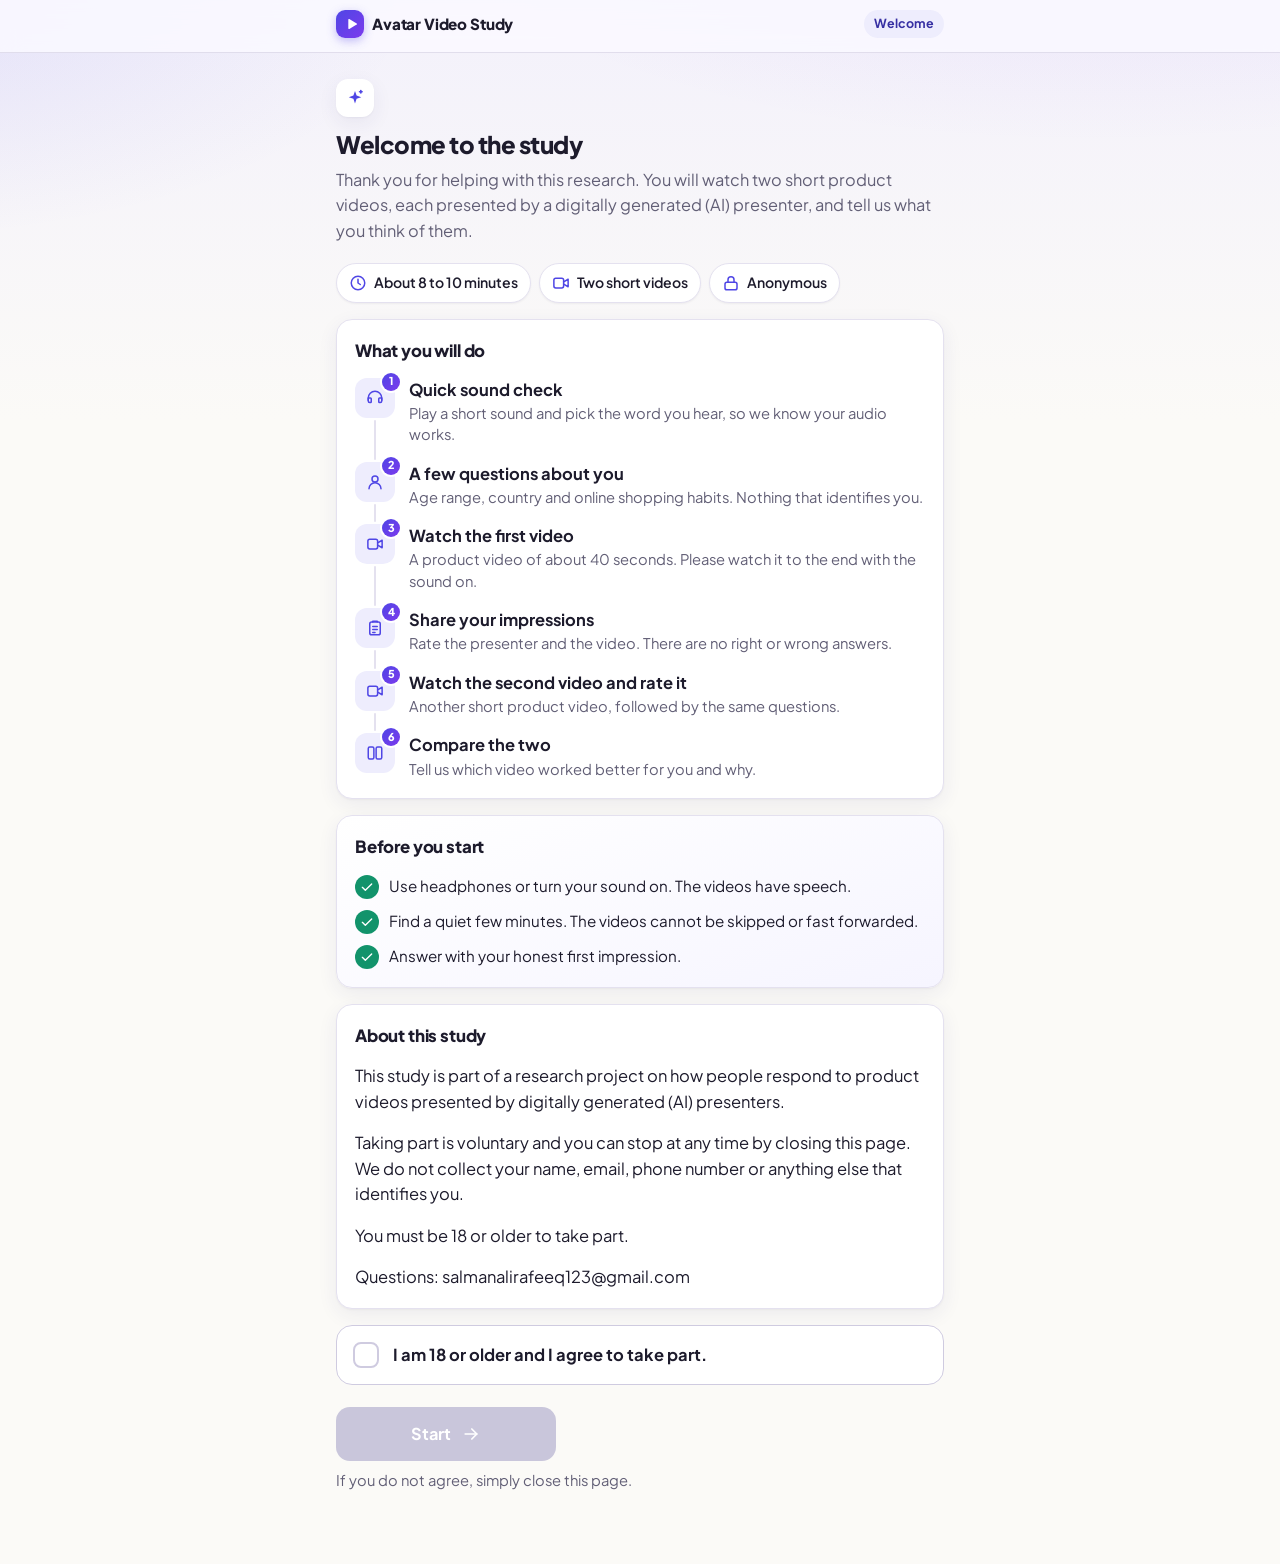
==== index.html @ c36826cb "Phase 1a: participant site, Apps Script backend, placeholder media - Study site (study/): consent in" ====
<!doctype html>
<html lang="en">
<head>
  <meta charset="utf-8">
  <meta name="viewport" content="width=device-width, initial-scale=1">
  <title>Avatar Video Study</title>
  <!-- The participant link is the repo root; the study itself lives in study/.
       JS redirect keeps the query string so ?debug=1 survives. -->
  <script>location.replace('study/' + location.search);</script>
  <noscript><meta http-equiv="refresh" content="0; url=study/"></noscript>
</head>
<body>
  <p><a href="study/">Continue to the study</a></p>
</body>
</html>
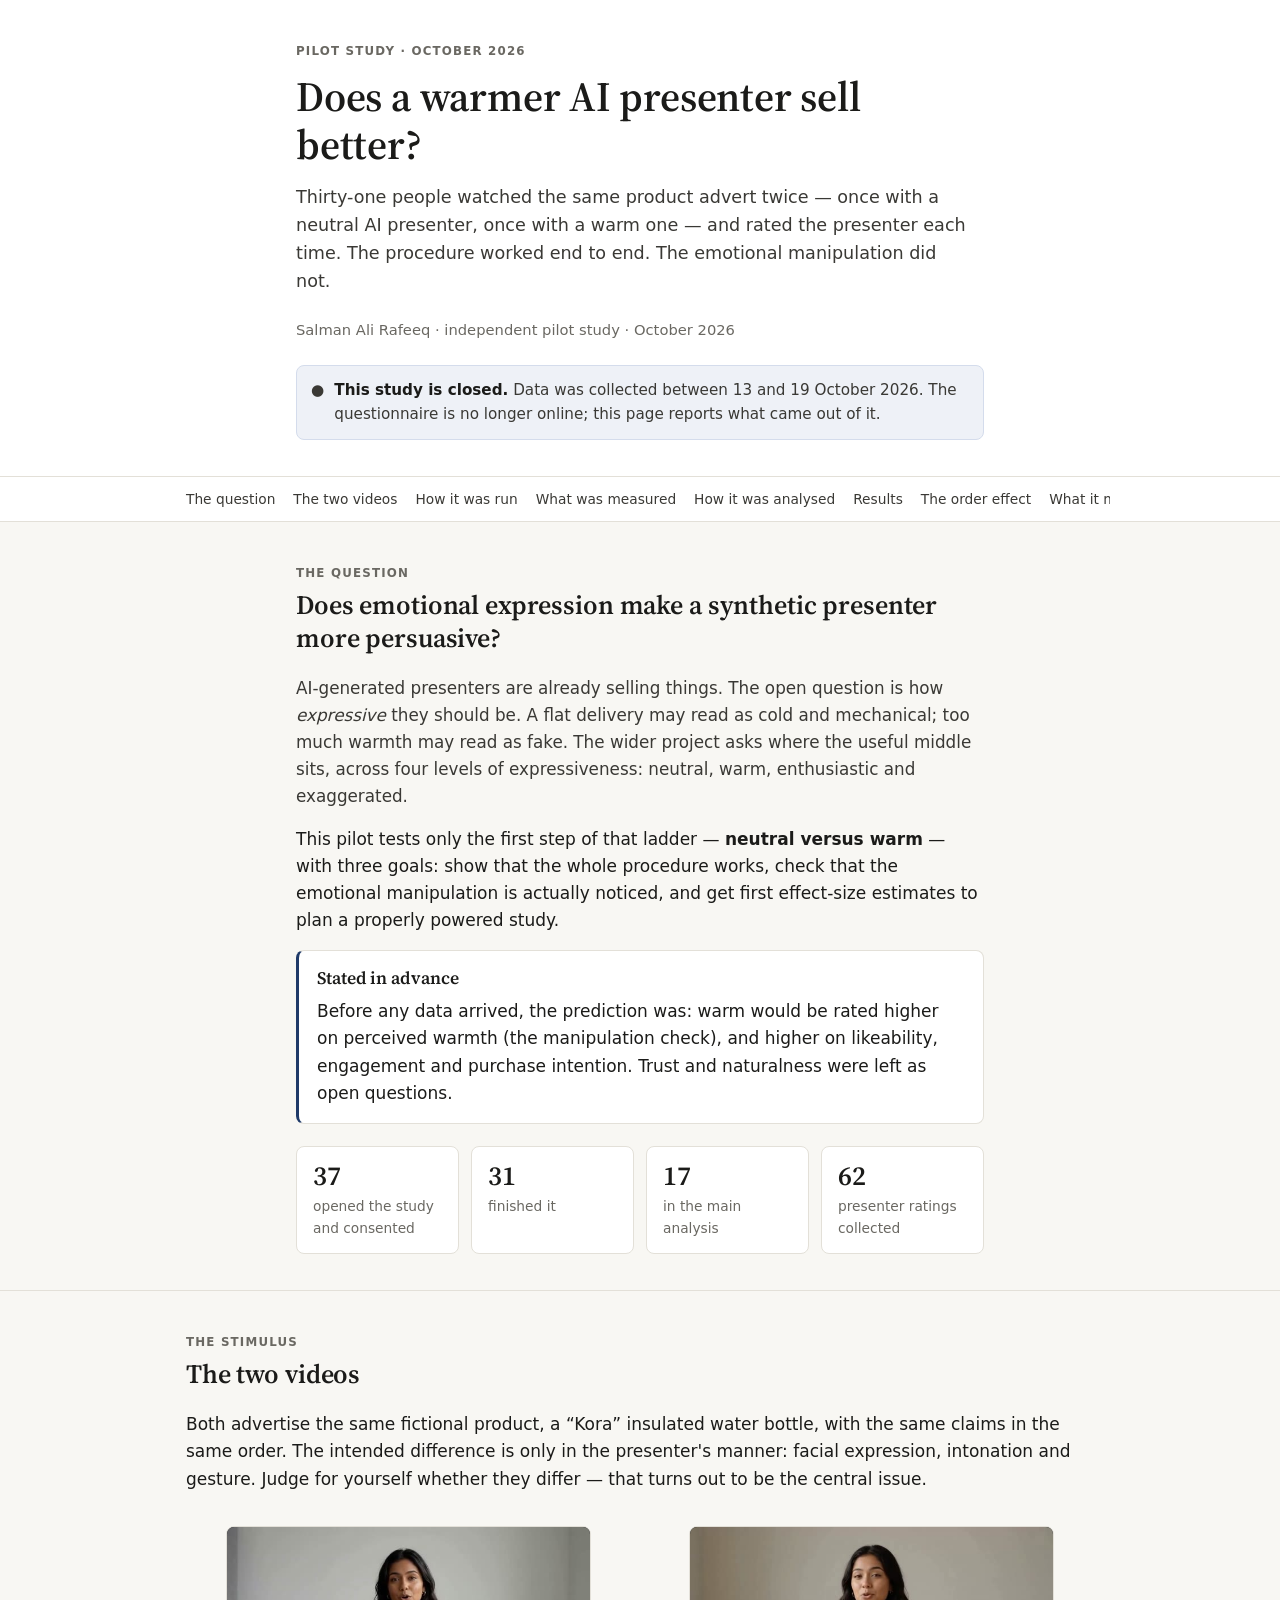
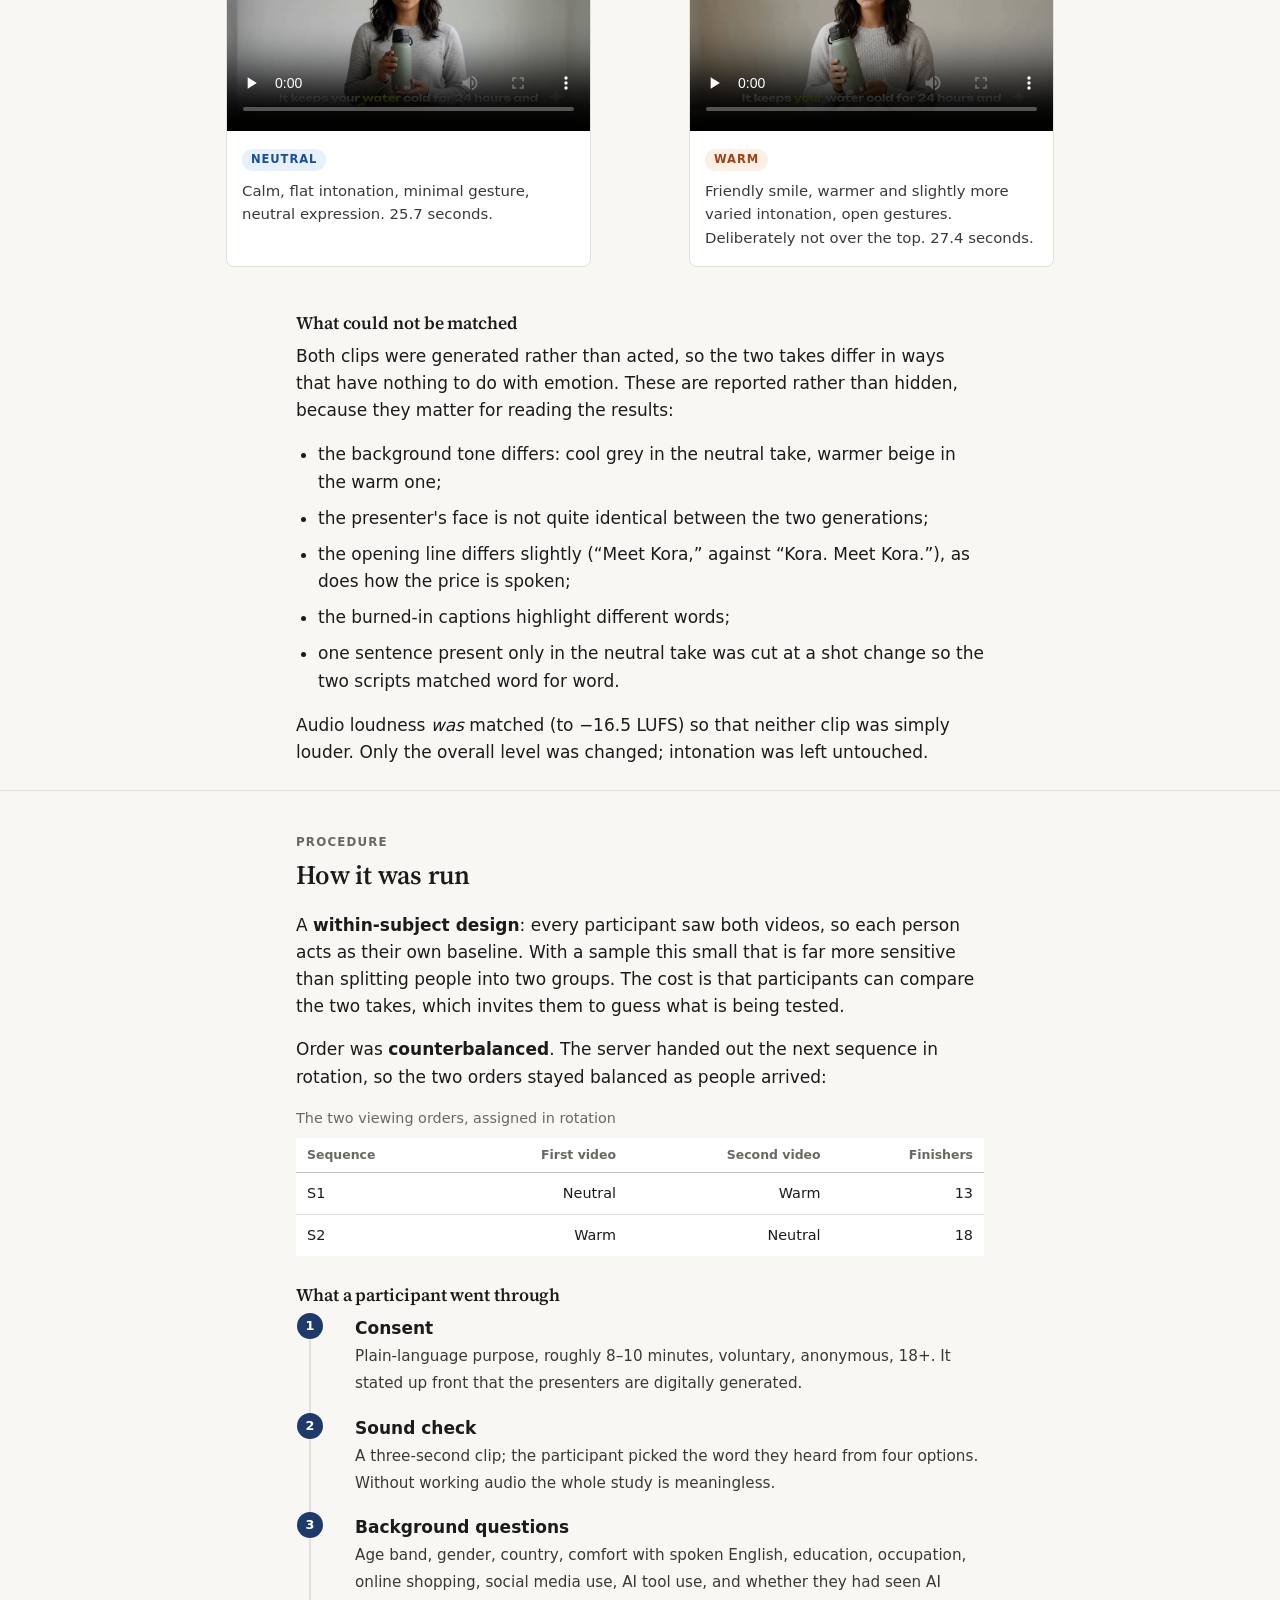
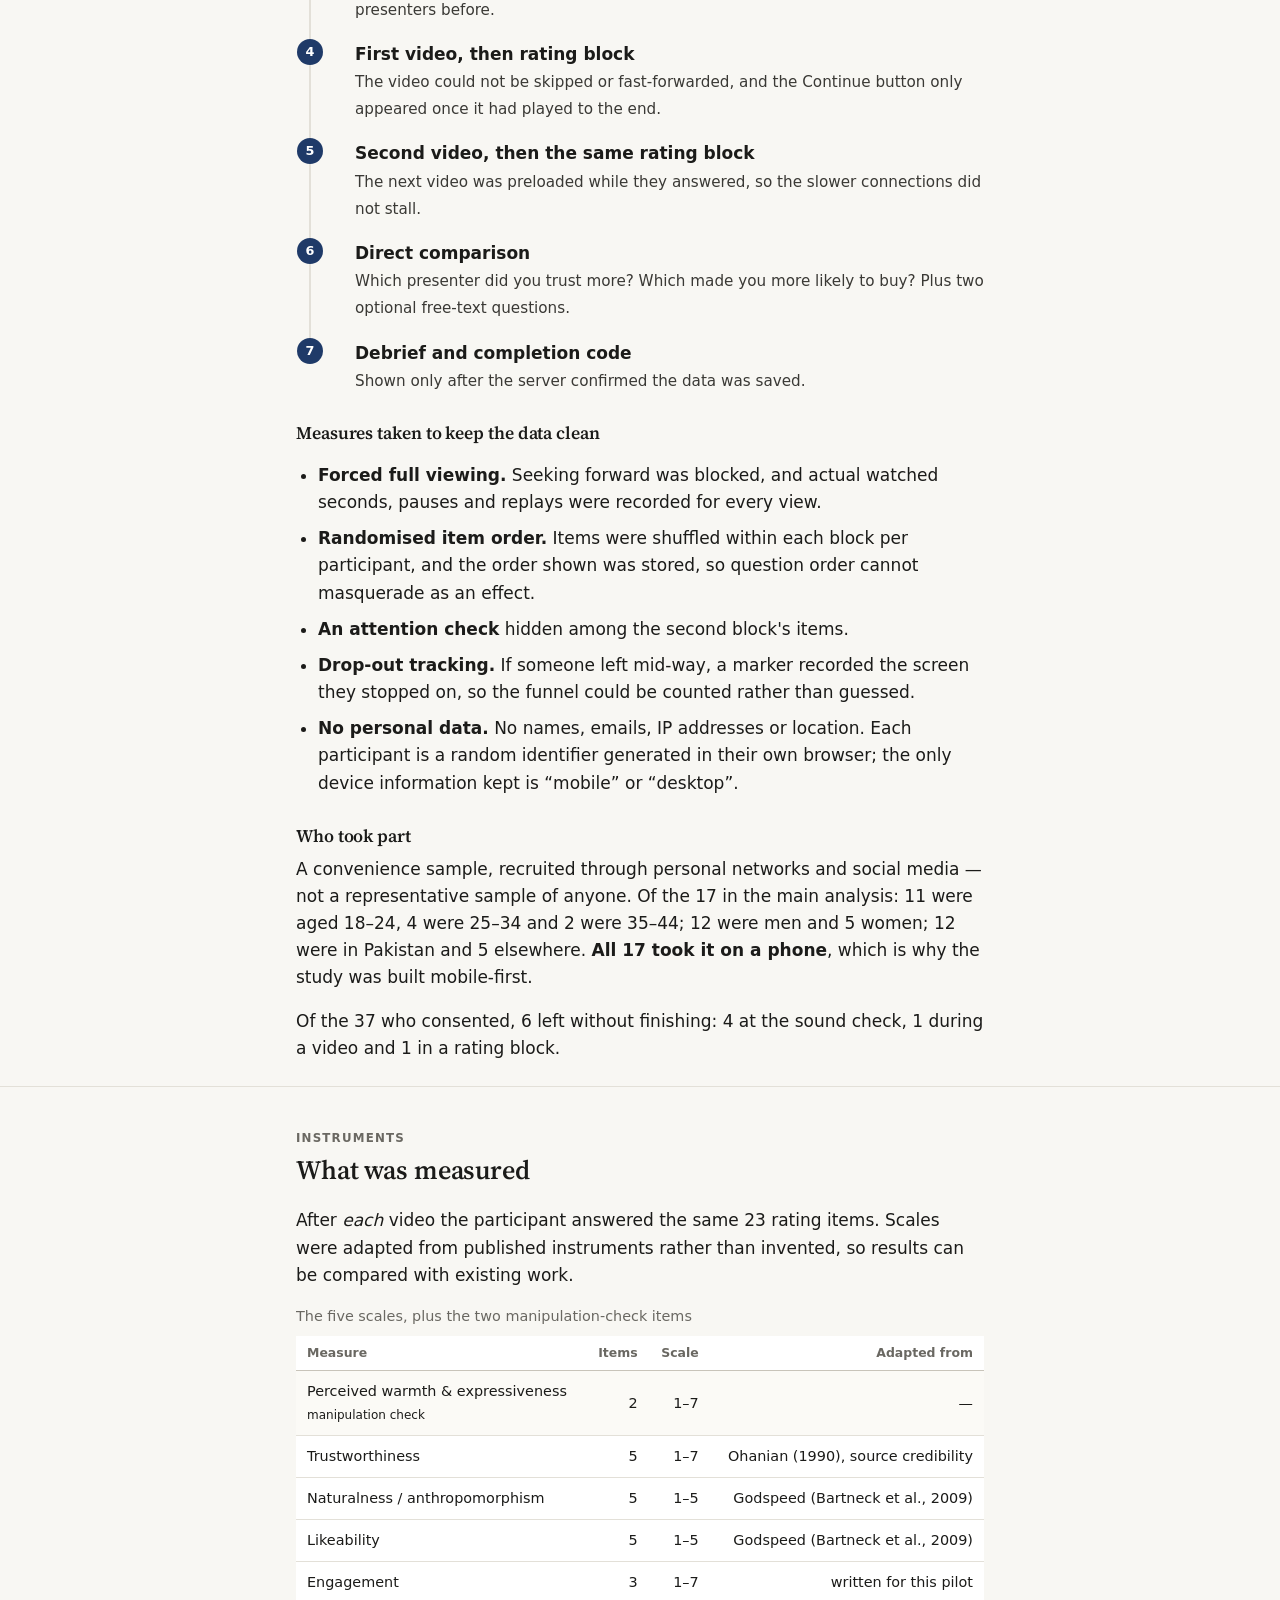
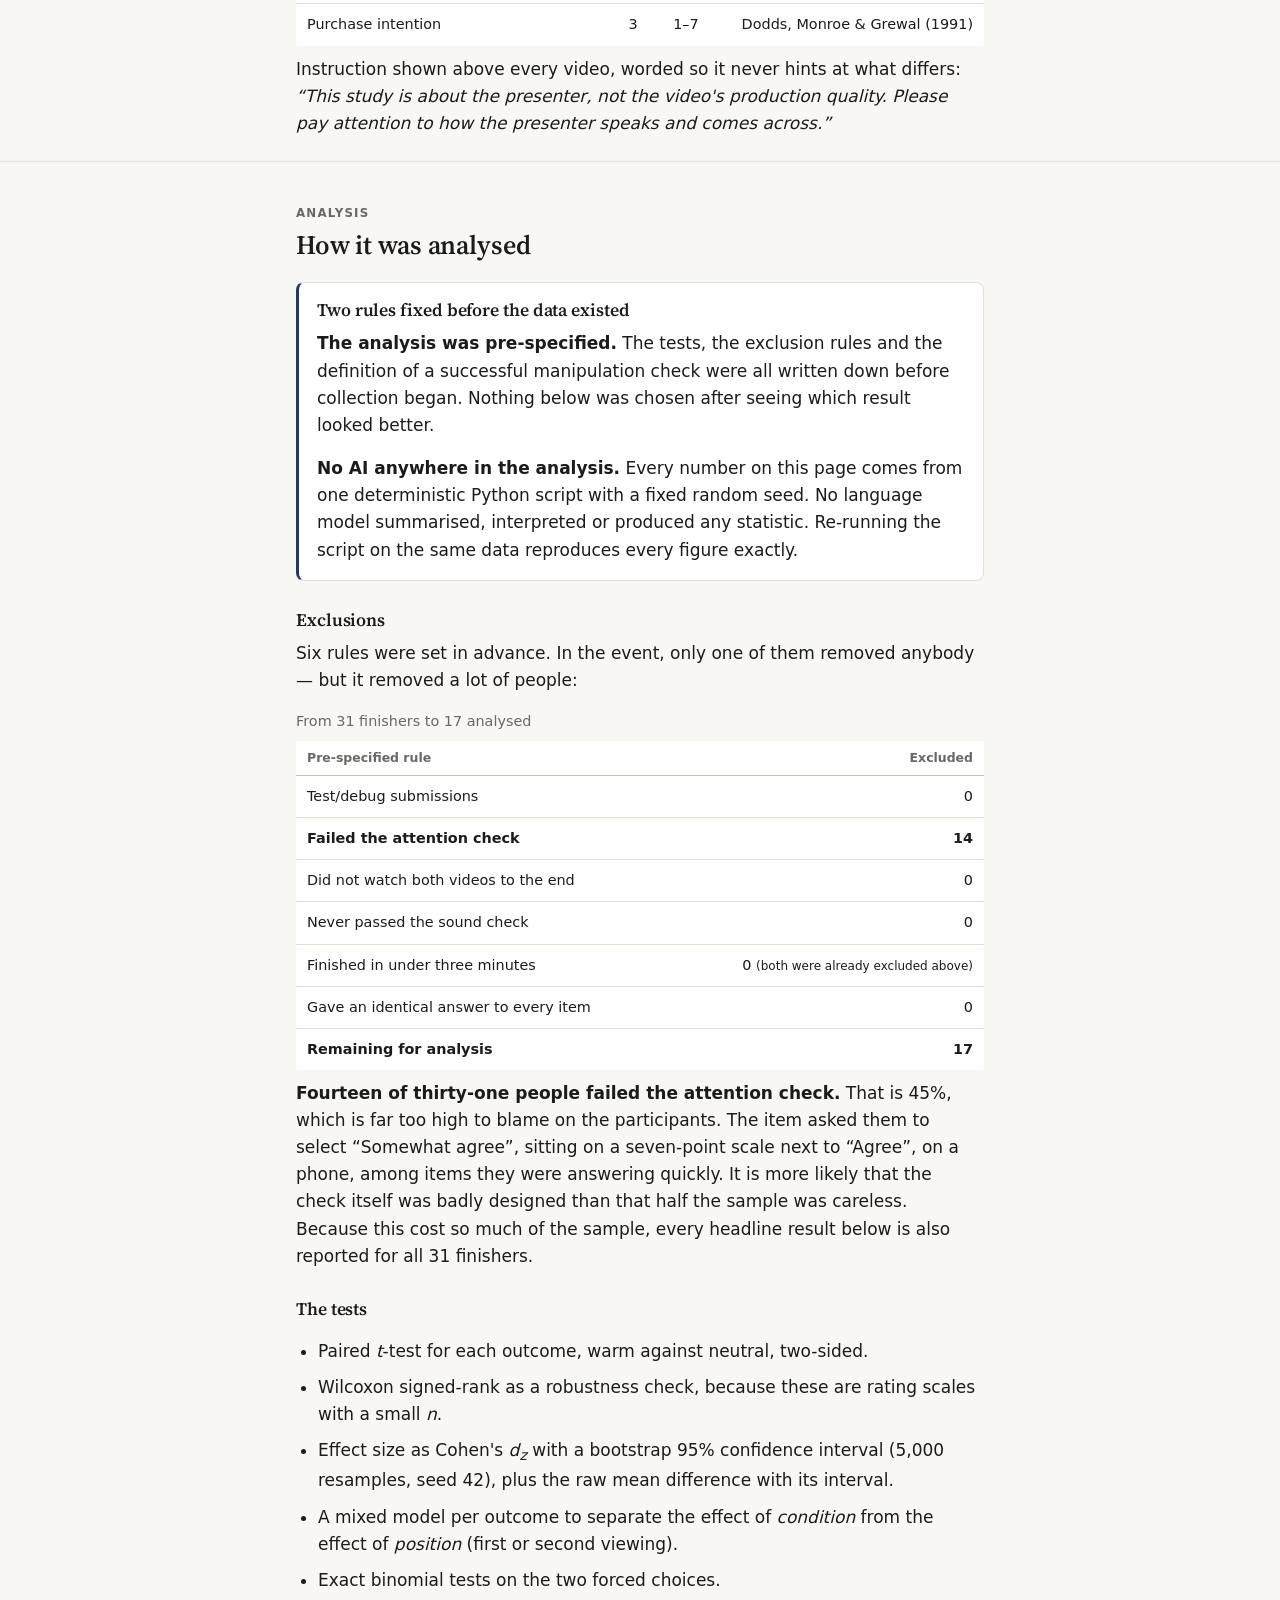
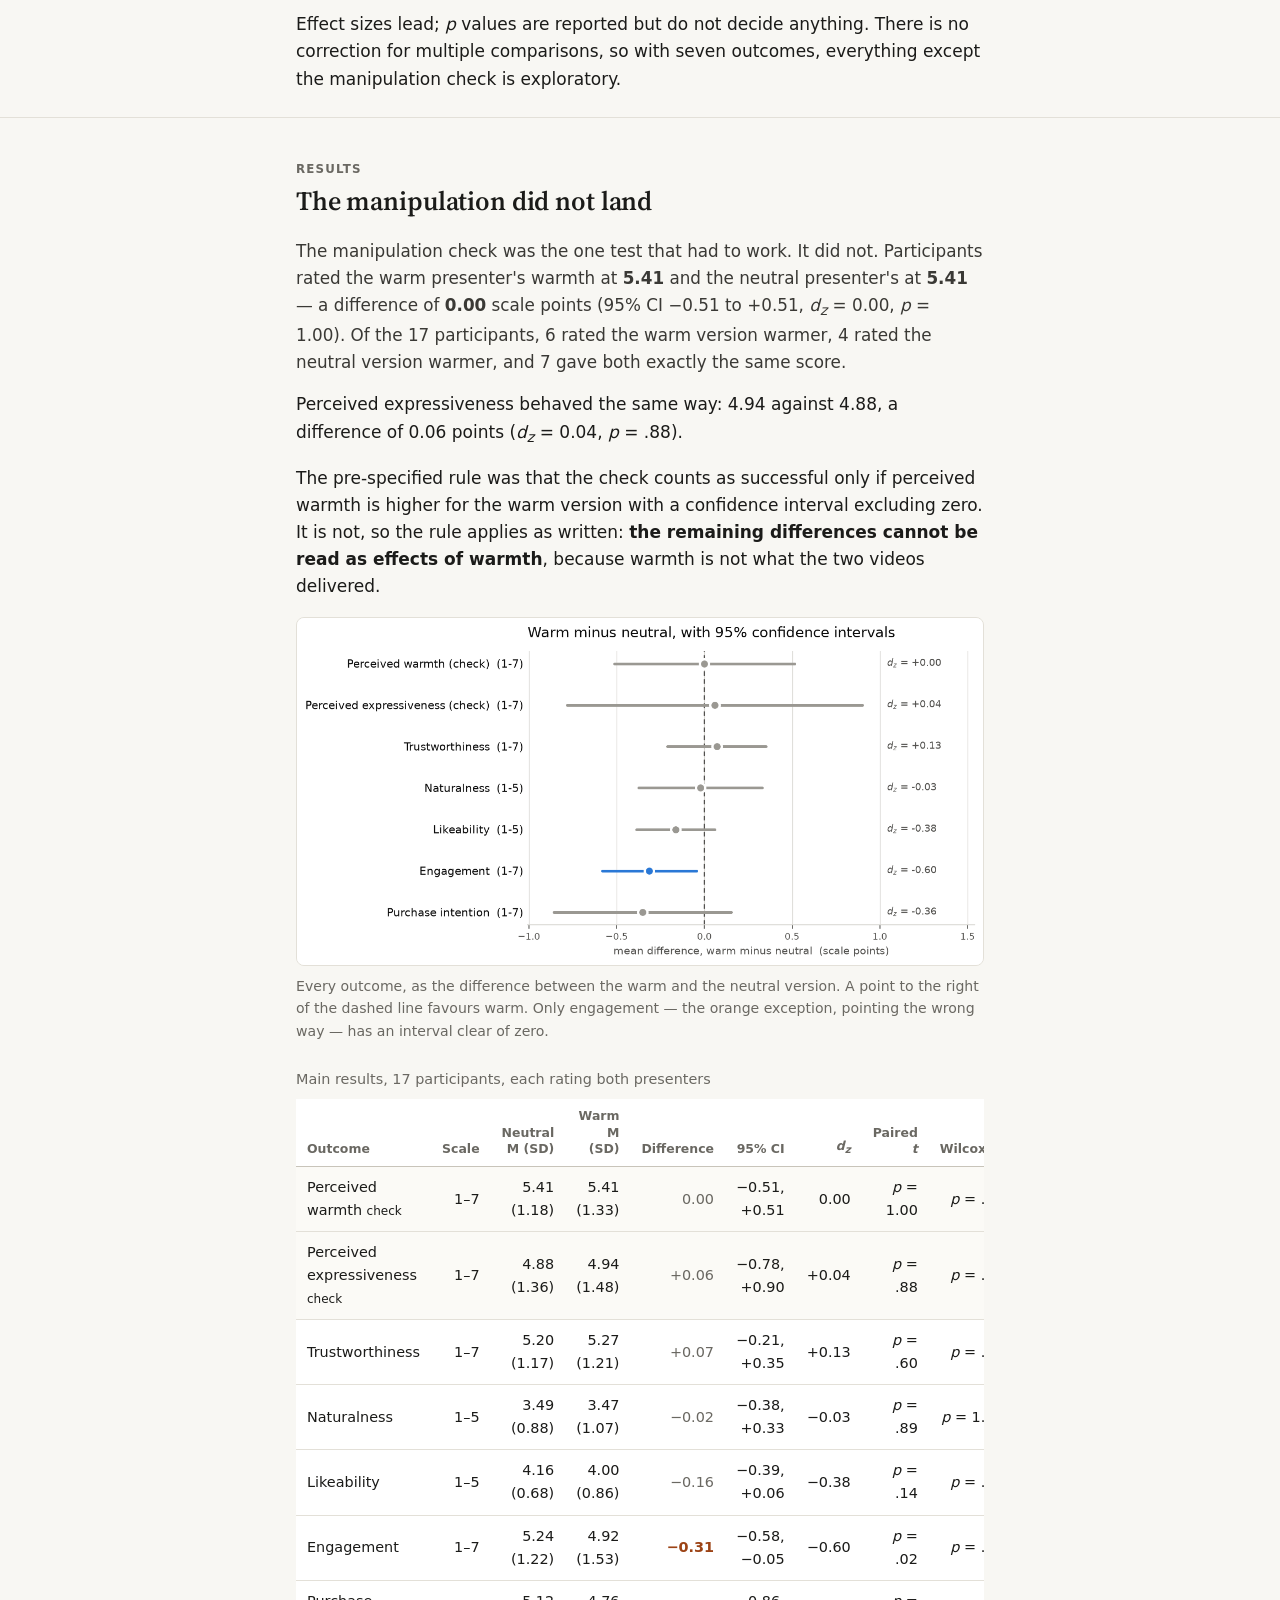
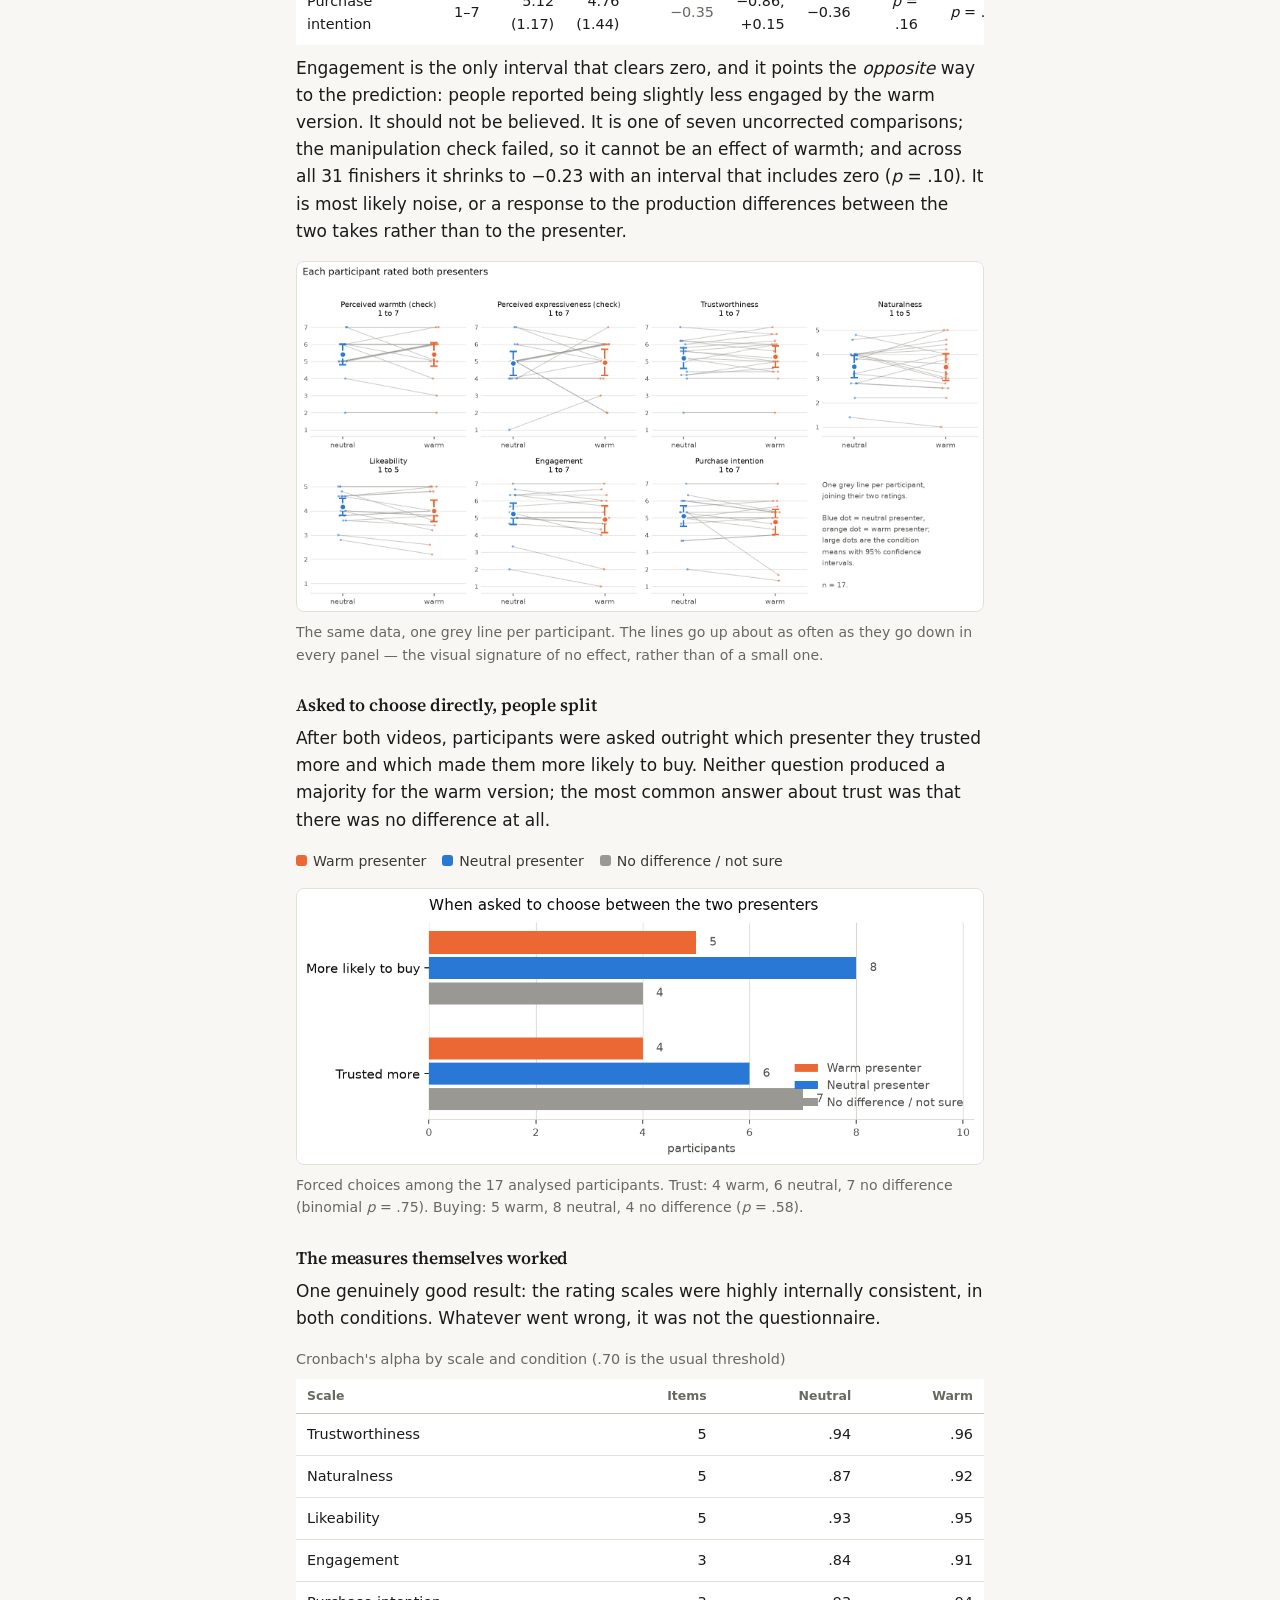
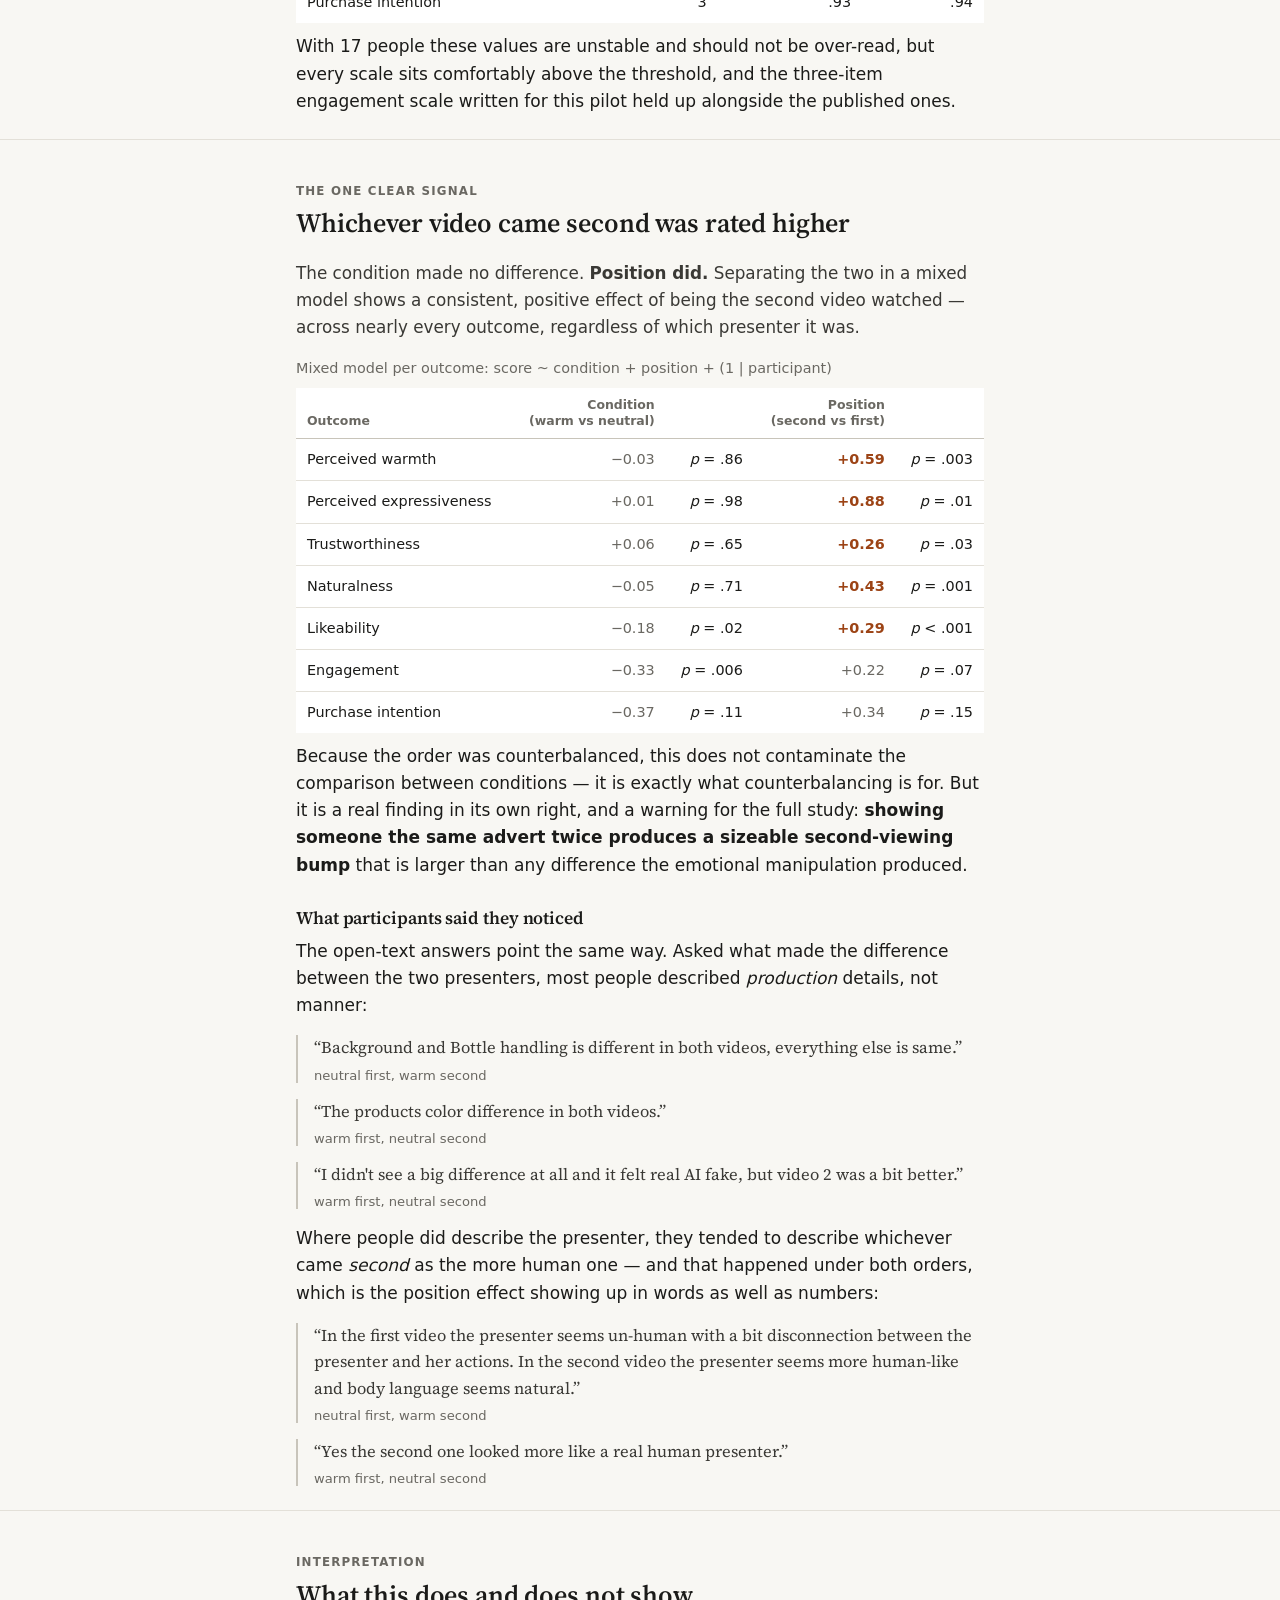
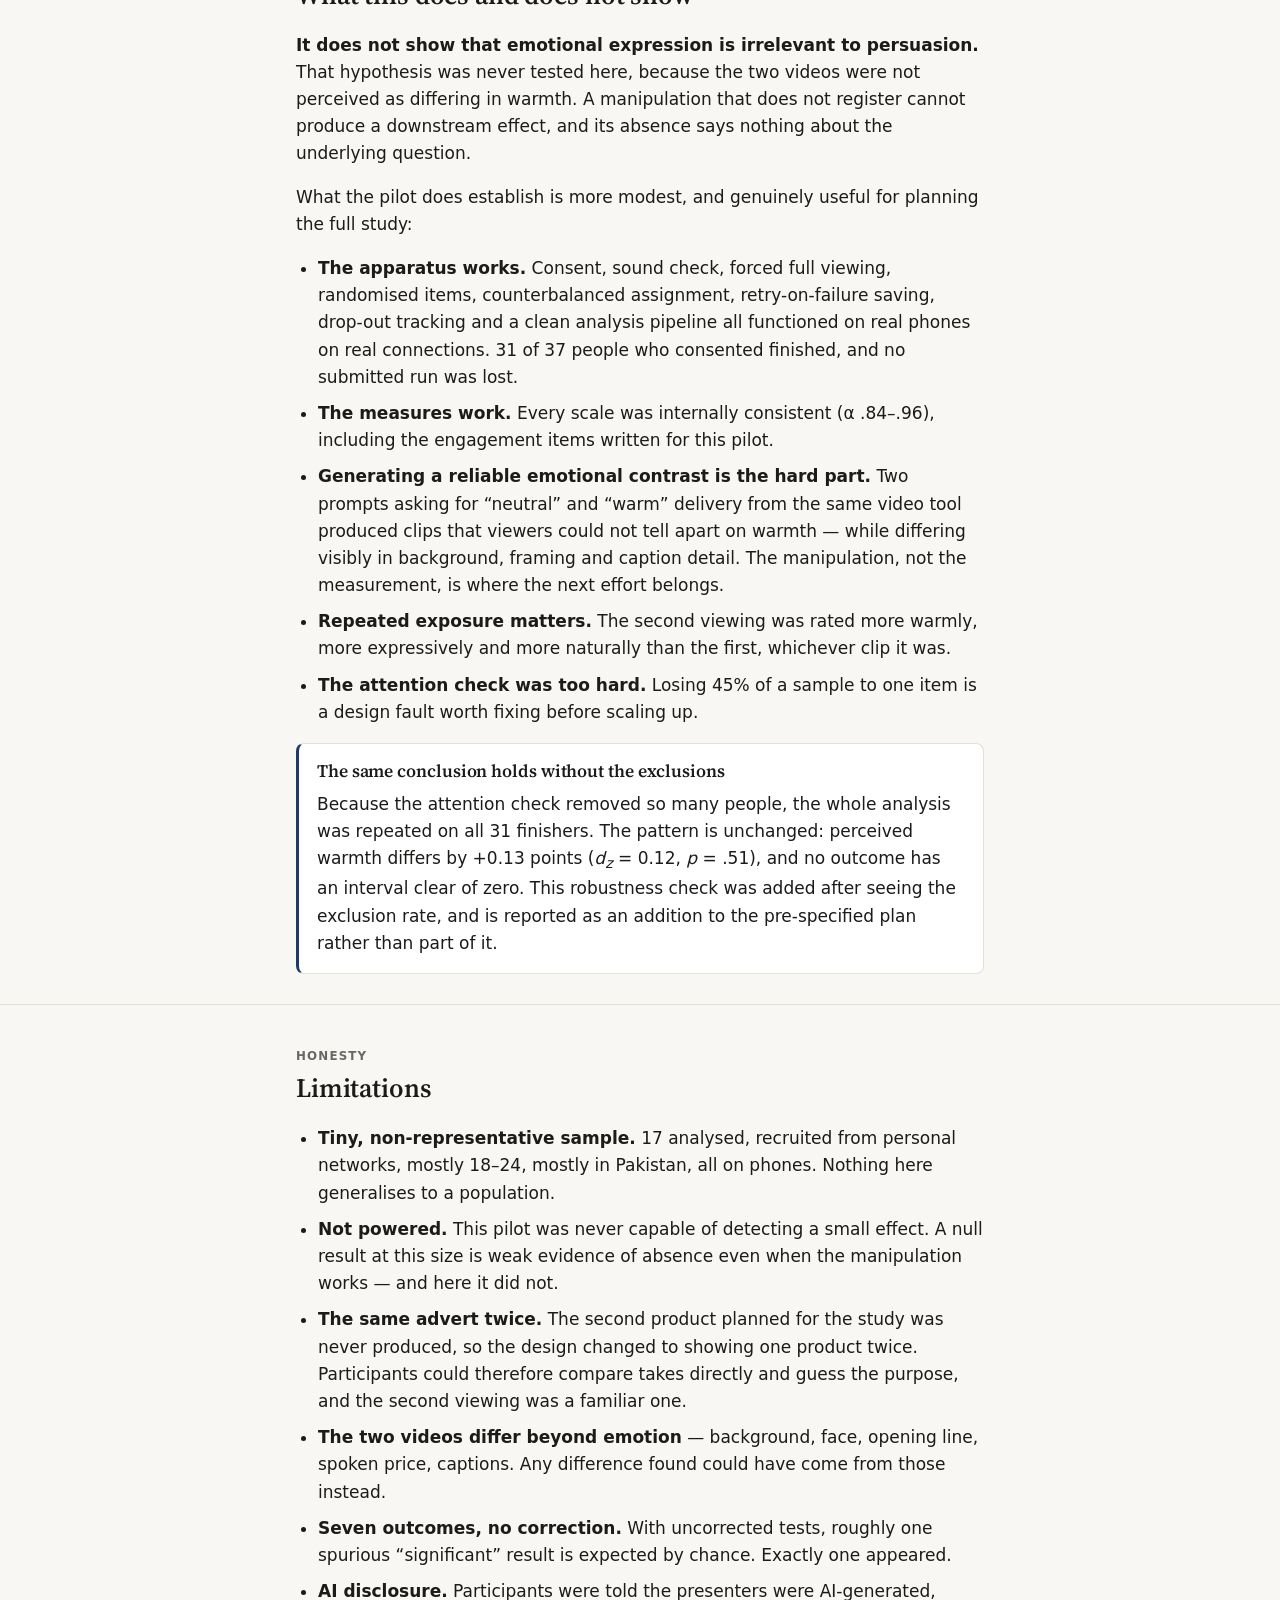
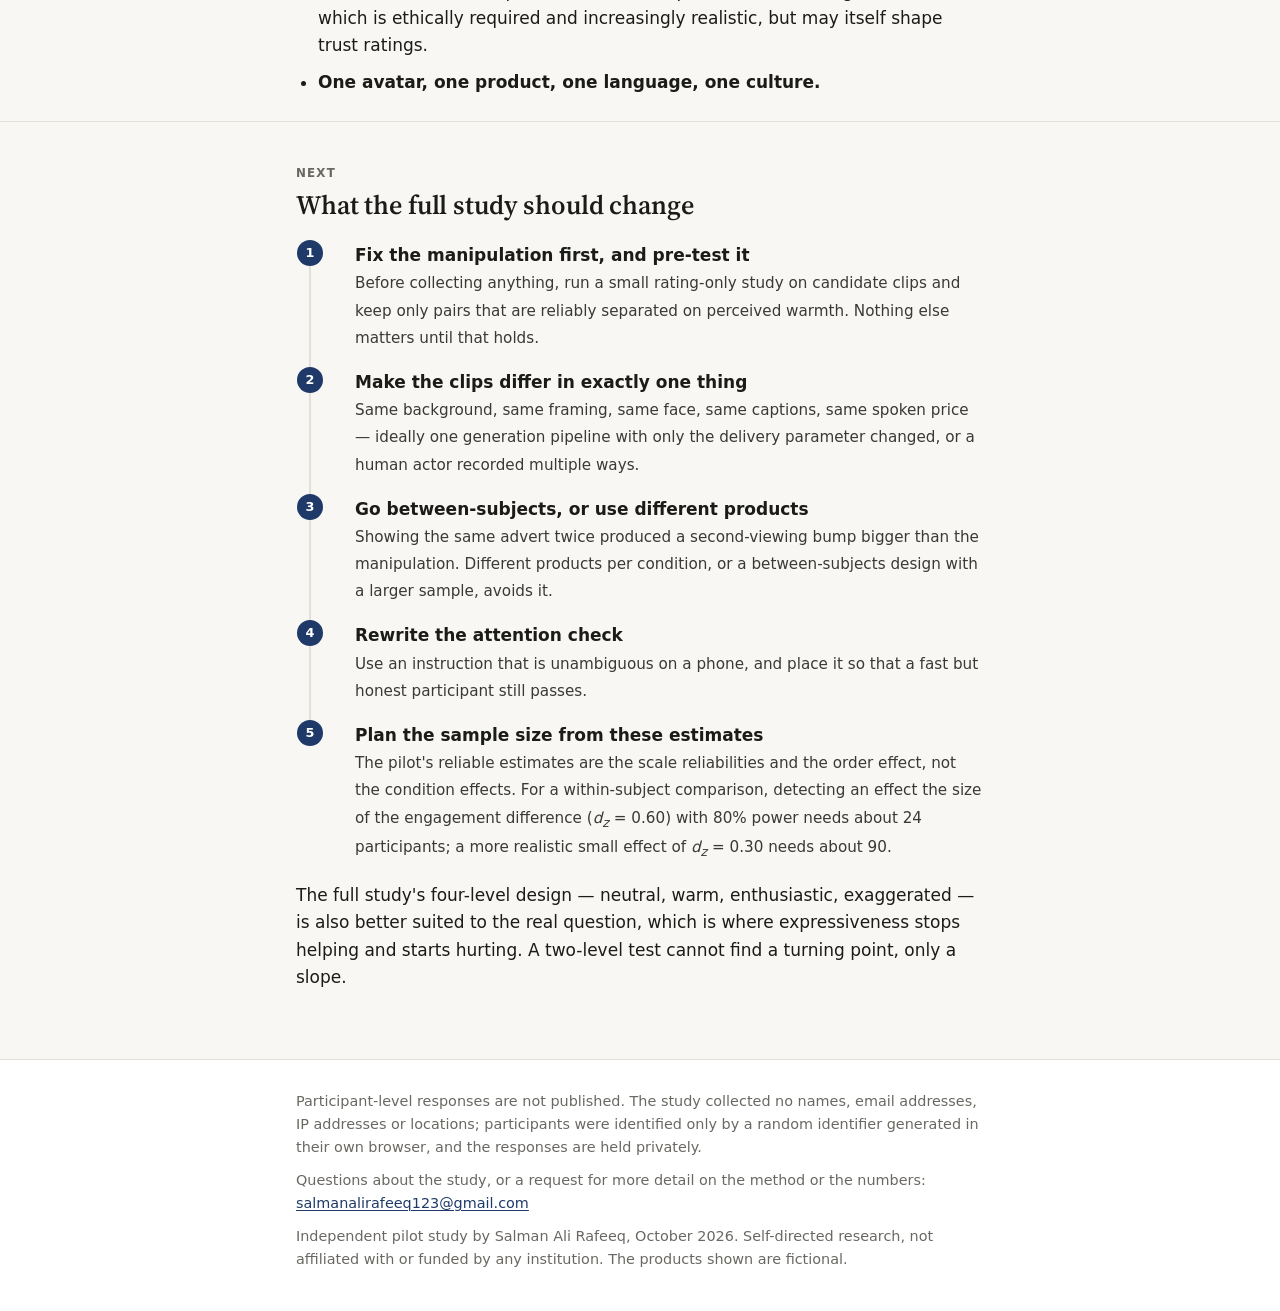
==== commit 9002ea6c: "Publish the pilot study report An independent pilot on whether an AI presenter's emotional style cha" ====
--- a/index.html
+++ b/index.html
@@ -1,15 +1,627 @@
 <!doctype html>
 <html lang="en">
 <head>
-  <meta charset="utf-8">
-  <meta name="viewport" content="width=device-width, initial-scale=1">
-  <title>Avatar Video Study</title>
-  <!-- The participant link is the repo root; the study itself lives in study/.
-       JS redirect keeps the query string so ?debug=1 survives. -->
-  <script>location.replace('study/' + location.search);</script>
-  <noscript><meta http-equiv="refresh" content="0; url=study/"></noscript>
+<meta charset="utf-8">
+<meta name="viewport" content="width=device-width, initial-scale=1">
+<title>Does a warmer AI presenter sell better? A pilot study</title>
+<meta name="description" content="A within-subject pilot experiment testing whether the emotional style of an AI avatar presenter changes trust, engagement and purchase intention. 31 participants, pre-specified analysis, honest null result.">
+<meta name="author" content="Salman Ali Rafeeq">
+<meta property="og:title" content="Does a warmer AI presenter sell better? A pilot study">
+<meta property="og:description" content="A within-subject pilot experiment on AI avatar emotional expression. The procedure worked; the manipulation did not land. Here is everything, including what went wrong.">
+<meta property="og:type" content="article">
+<link rel="preconnect" href="https://fonts.googleapis.com">
+<link rel="preconnect" href="https://fonts.gstatic.com" crossorigin>
+<link href="https://fonts.googleapis.com/css2?family=Source+Serif+4:opsz,wght@8..60,400;8..60,600&display=swap" rel="stylesheet">
+<link rel="stylesheet" href="css/report.css">
 </head>
 <body>
-  <p><a href="study/">Continue to the study</a></p>
+
+<header class="masthead">
+  <div class="wrap">
+    <p class="kicker">Pilot study &middot; October 2026</p>
+    <h1>Does a warmer AI presenter sell better?</h1>
+    <p class="standfirst">
+      Thirty-one people watched the same product advert twice &mdash; once with a neutral AI
+      presenter, once with a warm one &mdash; and rated the presenter each time. The procedure
+      worked end to end. The emotional manipulation did not.
+    </p>
+    <p class="byline">
+      <span>Salman Ali Rafeeq</span> &middot;
+      <span>independent pilot study</span> &middot;
+      <span>October 2026</span>
+    </p>
+    <p class="closed-note">
+      <span aria-hidden="true">&#9679;</span>
+      <span><b>This study is closed.</b> Data was collected between 13 and 19 October 2026.
+      The questionnaire is no longer online; this page reports what came out of it.</span>
+    </p>
+  </div>
+</header>
+
+<nav class="toc" aria-label="Sections">
+  <ol>
+    <li><a href="#question">The question</a></li>
+    <li><a href="#videos">The two videos</a></li>
+    <li><a href="#method">How it was run</a></li>
+    <li><a href="#measures">What was measured</a></li>
+    <li><a href="#analysis">How it was analysed</a></li>
+    <li><a href="#results">Results</a></li>
+    <li><a href="#order">The order effect</a></li>
+    <li><a href="#meaning">What it means</a></li>
+    <li><a href="#limits">Limitations</a></li>
+    <li><a href="#next">Next steps</a></li>
+  </ol>
+</nav>
+
+<main>
+
+<!-- ------------------------------------------------------------ question -->
+<section id="question">
+  <div class="wrap">
+    <div class="section-head"><p class="kicker">The question</p>
+      <h2>Does emotional expression make a synthetic presenter more persuasive?</h2></div>
+
+    <p class="lede">
+      AI-generated presenters are already selling things. The open question is how
+      <em>expressive</em> they should be. A flat delivery may read as cold and mechanical; too much
+      warmth may read as fake. The wider project asks where the useful middle sits, across
+      four levels of expressiveness: neutral, warm, enthusiastic and exaggerated.
+    </p>
+    <p>
+      This pilot tests only the first step of that ladder &mdash; <strong>neutral versus
+      warm</strong> &mdash; with three goals: show that the whole procedure works, check that
+      the emotional manipulation is actually noticed, and get first effect-size estimates to
+      plan a properly powered study.
+    </p>
+
+    <div class="callout">
+      <h3>Stated in advance</h3>
+      <p>Before any data arrived, the prediction was: warm would be rated higher on perceived
+      warmth (the manipulation check), and higher on likeability, engagement and purchase
+      intention. Trust and naturalness were left as open questions.</p>
+    </div>
+
+    <ul class="keynums">
+      <li class="keynum"><b>37</b><span>opened the study and consented</span></li>
+      <li class="keynum"><b>31</b><span>finished it</span></li>
+      <li class="keynum"><b>17</b><span>in the main analysis</span></li>
+      <li class="keynum"><b>62</b><span>presenter ratings collected</span></li>
+    </ul>
+  </div>
+</section>
+
+<!-- -------------------------------------------------------------- videos -->
+<section id="videos">
+  <div class="wrap wrap--wide">
+    <div class="section-head"><p class="kicker">The stimulus</p>
+      <h2>The two videos</h2></div>
+  </div>
+  <div class="wrap wrap--wide">
+    <p>Both advertise the same fictional product, a &ldquo;Kora&rdquo; insulated water bottle,
+      with the same claims in the same order. The intended difference is only in the presenter's
+      manner: facial expression, intonation and gesture. Judge for yourself whether they differ
+      &mdash; that turns out to be the central issue.</p>
+
+    <div class="videos">
+      <figure class="video-card">
+        <video controls playsinline preload="none" poster="media/A_neutral.jpg"
+               aria-label="Neutral presenter version of the Kora advert">
+          <source src="media/A_neutral.mp4" type="video/mp4">
+          Your browser cannot play this video.
+        </video>
+        <figcaption>
+          <span class="video-tag video-tag--neutral">Neutral</span>
+          <p>Calm, flat intonation, minimal gesture, neutral expression. 25.7 seconds.</p>
+        </figcaption>
+      </figure>
+
+      <figure class="video-card">
+        <video controls playsinline preload="none" poster="media/A_warm.jpg"
+               aria-label="Warm presenter version of the Kora advert">
+          <source src="media/A_warm.mp4" type="video/mp4">
+          Your browser cannot play this video.
+        </video>
+        <figcaption>
+          <span class="video-tag video-tag--warm">Warm</span>
+          <p>Friendly smile, warmer and slightly more varied intonation, open gestures.
+            Deliberately not over the top. 27.4 seconds.</p>
+        </figcaption>
+      </figure>
+    </div>
+  </div>
+  <div class="wrap">
+    <h3>What could not be matched</h3>
+    <p>Both clips were generated rather than acted, so the two takes differ in ways that have
+      nothing to do with emotion. These are reported rather than hidden, because they matter for
+      reading the results:</p>
+    <ul class="plain">
+      <li>the background tone differs: cool grey in the neutral take, warmer beige in the warm one;</li>
+      <li>the presenter's face is not quite identical between the two generations;</li>
+      <li>the opening line differs slightly (&ldquo;Meet Kora,&rdquo; against &ldquo;Kora. Meet Kora.&rdquo;),
+        as does how the price is spoken;</li>
+      <li>the burned-in captions highlight different words;</li>
+      <li>one sentence present only in the neutral take was cut at a shot change so the two
+        scripts matched word for word.</li>
+    </ul>
+    <p>Audio loudness <em>was</em> matched (to &minus;16.5&nbsp;LUFS) so that neither clip was
+      simply louder. Only the overall level was changed; intonation was left untouched.</p>
+  </div>
+</section>
+
+<!-- -------------------------------------------------------------- method -->
+<section id="method">
+  <div class="wrap">
+    <div class="section-head"><p class="kicker">Procedure</p>
+      <h2>How it was run</h2></div>
+
+    <p>A <strong>within-subject design</strong>: every participant saw both videos, so each
+      person acts as their own baseline. With a sample this small that is far more sensitive than
+      splitting people into two groups. The cost is that participants can compare the two takes,
+      which invites them to guess what is being tested.</p>
+
+    <p>Order was <strong>counterbalanced</strong>. The server handed out the next sequence in
+      rotation, so the two orders stayed balanced as people arrived:</p>
+
+    <div class="table-scroll">
+      <table>
+        <caption>The two viewing orders, assigned in rotation</caption>
+        <thead><tr><th>Sequence</th><th>First video</th><th>Second video</th><th>Finishers</th></tr></thead>
+        <tbody>
+          <tr><td>S1</td><td>Neutral</td><td>Warm</td><td>13</td></tr>
+          <tr><td>S2</td><td>Warm</td><td>Neutral</td><td>18</td></tr>
+        </tbody>
+      </table>
+    </div>
+
+    <h3>What a participant went through</h3>
+    <ol class="flow">
+      <li><b>Consent</b><span>Plain-language purpose, roughly 8&ndash;10 minutes, voluntary,
+        anonymous, 18+. It stated up front that the presenters are digitally generated.</span></li>
+      <li><b>Sound check</b><span>A three-second clip; the participant picked the word they heard
+        from four options. Without working audio the whole study is meaningless.</span></li>
+      <li><b>Background questions</b><span>Age band, gender, country, comfort with spoken English,
+        education, occupation, online shopping, social media use, AI tool use, and whether they
+        had seen AI presenters before.</span></li>
+      <li><b>First video, then rating block</b><span>The video could not be skipped or
+        fast-forwarded, and the Continue button only appeared once it had played to the end.</span></li>
+      <li><b>Second video, then the same rating block</b><span>The next video was preloaded while
+        they answered, so the slower connections did not stall.</span></li>
+      <li><b>Direct comparison</b><span>Which presenter did you trust more? Which made you more
+        likely to buy? Plus two optional free-text questions.</span></li>
+      <li><b>Debrief and completion code</b><span>Shown only after the server confirmed the data
+        was saved.</span></li>
+    </ol>
+
+    <h3>Measures taken to keep the data clean</h3>
+    <ul class="plain">
+      <li><strong>Forced full viewing.</strong> Seeking forward was blocked, and actual watched
+        seconds, pauses and replays were recorded for every view.</li>
+      <li><strong>Randomised item order.</strong> Items were shuffled within each block per
+        participant, and the order shown was stored, so question order cannot masquerade as an effect.</li>
+      <li><strong>An attention check</strong> hidden among the second block's items.</li>
+      <li><strong>Drop-out tracking.</strong> If someone left mid-way, a marker recorded the screen
+        they stopped on, so the funnel could be counted rather than guessed.</li>
+      <li><strong>No personal data.</strong> No names, emails, IP addresses or location. Each
+        participant is a random identifier generated in their own browser; the only device
+        information kept is &ldquo;mobile&rdquo; or &ldquo;desktop&rdquo;.</li>
+    </ul>
+
+    <h3>Who took part</h3>
+    <p>A convenience sample, recruited through personal networks and social media &mdash;
+      not a representative sample of anyone. Of the 17 in the main analysis: 11 were aged
+      18&ndash;24, 4 were 25&ndash;34 and 2 were 35&ndash;44; 12 were men and 5 women; 12 were in
+      Pakistan and 5 elsewhere. <strong>All 17 took it on a phone</strong>, which is why the study
+      was built mobile-first.</p>
+
+    <p>Of the 37 who consented, 6 left without finishing: 4 at the sound check, 1 during a video
+      and 1 in a rating block.</p>
+  </div>
+</section>
+
+<!-- ------------------------------------------------------------ measures -->
+<section id="measures">
+  <div class="wrap">
+    <div class="section-head"><p class="kicker">Instruments</p>
+      <h2>What was measured</h2></div>
+
+    <p>After <em>each</em> video the participant answered the same 23 rating items. Scales were
+      adapted from published instruments rather than invented, so results can be compared with
+      existing work.</p>
+
+    <div class="table-scroll">
+      <table>
+        <caption>The five scales, plus the two manipulation-check items</caption>
+        <thead>
+          <tr><th>Measure</th><th>Items</th><th>Scale</th><th>Adapted from</th></tr>
+        </thead>
+        <tbody>
+          <tr class="check-row"><td>Perceived warmth &amp; expressiveness<br><small>manipulation check</small></td>
+            <td>2</td><td>1&ndash;7</td><td>&mdash;</td></tr>
+          <tr><td>Trustworthiness</td><td>5</td><td>1&ndash;7</td>
+            <td>Ohanian (1990), source credibility</td></tr>
+          <tr><td>Naturalness / anthropomorphism</td><td>5</td><td>1&ndash;5</td>
+            <td>Godspeed (Bartneck et&nbsp;al., 2009)</td></tr>
+          <tr><td>Likeability</td><td>5</td><td>1&ndash;5</td>
+            <td>Godspeed (Bartneck et&nbsp;al., 2009)</td></tr>
+          <tr><td>Engagement</td><td>3</td><td>1&ndash;7</td><td>written for this pilot</td></tr>
+          <tr><td>Purchase intention</td><td>3</td><td>1&ndash;7</td>
+            <td>Dodds, Monroe &amp; Grewal (1991)</td></tr>
+        </tbody>
+      </table>
+    </div>
+
+    <p>Instruction shown above every video, worded so it never hints at what differs:
+      <em>&ldquo;This study is about the presenter, not the video's production quality. Please pay
+      attention to how the presenter speaks and comes across.&rdquo;</em></p>
+  </div>
+</section>
+
+<!-- ------------------------------------------------------------ analysis -->
+<section id="analysis">
+  <div class="wrap">
+    <div class="section-head"><p class="kicker">Analysis</p>
+      <h2>How it was analysed</h2></div>
+
+    <div class="callout">
+      <h3>Two rules fixed before the data existed</h3>
+      <p><strong>The analysis was pre-specified.</strong> The tests, the exclusion rules and the
+        definition of a successful manipulation check were all written down before collection
+        began. Nothing below was chosen after seeing which result looked better.</p>
+      <p><strong>No AI anywhere in the analysis.</strong> Every number on this page comes from one
+        deterministic Python script with a fixed random seed. No language model summarised,
+        interpreted or produced any statistic. Re-running the script on the same data reproduces
+        every figure exactly.</p>
+    </div>
+
+    <h3>Exclusions</h3>
+    <p>Six rules were set in advance. In the event, only one of them removed anybody &mdash; but
+      it removed a lot of people:</p>
+
+    <div class="table-scroll">
+      <table>
+        <caption>From 31 finishers to 17 analysed</caption>
+        <thead><tr><th>Pre-specified rule</th><th>Excluded</th></tr></thead>
+        <tbody>
+          <tr><td>Test/debug submissions</td><td>0</td></tr>
+          <tr><td><strong>Failed the attention check</strong></td><td><strong>14</strong></td></tr>
+          <tr><td>Did not watch both videos to the end</td><td>0</td></tr>
+          <tr><td>Never passed the sound check</td><td>0</td></tr>
+          <tr><td>Finished in under three minutes</td><td>0 <small>(both were already excluded above)</small></td></tr>
+          <tr><td>Gave an identical answer to every item</td><td>0</td></tr>
+          <tr><td><strong>Remaining for analysis</strong></td><td><strong>17</strong></td></tr>
+        </tbody>
+      </table>
+    </div>
+
+    <p><strong>Fourteen of thirty-one people failed the attention check.</strong> That is 45%,
+      which is far too high to blame on the participants. The item asked them to select
+      &ldquo;Somewhat agree&rdquo;, sitting on a seven-point scale next to &ldquo;Agree&rdquo;,
+      on a phone, among items they were answering quickly. It is more likely that the check
+      itself was badly designed than that half the sample was careless. Because this cost so much
+      of the sample, every headline result below is also reported for all 31 finishers.</p>
+
+    <h3>The tests</h3>
+    <ul class="plain">
+      <li>Paired <em>t</em>-test for each outcome, warm against neutral, two-sided.</li>
+      <li>Wilcoxon signed-rank as a robustness check, because these are rating scales with a small <em>n</em>.</li>
+      <li>Effect size as Cohen's <em>d<sub>z</sub></em> with a bootstrap 95% confidence interval
+        (5,000 resamples, seed 42), plus the raw mean difference with its interval.</li>
+      <li>A mixed model per outcome to separate the effect of <em>condition</em> from the effect of
+        <em>position</em> (first or second viewing).</li>
+      <li>Exact binomial tests on the two forced choices.</li>
+    </ul>
+    <p>Effect sizes lead; <em>p</em> values are reported but do not decide anything. There is no
+      correction for multiple comparisons, so with seven outcomes, everything except the
+      manipulation check is exploratory.</p>
+  </div>
+</section>
+
+<!-- ------------------------------------------------------------- results -->
+<section id="results">
+  <div class="wrap">
+    <div class="section-head"><p class="kicker">Results</p>
+      <h2>The manipulation did not land</h2></div>
+
+    <p class="lede">
+      The manipulation check was the one test that had to work. It did not. Participants rated the
+      warm presenter's warmth at <strong>5.41</strong> and the neutral presenter's at
+      <strong>5.41</strong> &mdash; a difference of <strong>0.00</strong> scale points
+      (95% CI &minus;0.51 to +0.51, <em>d<sub>z</sub></em> = 0.00, <em>p</em> = 1.00).
+      Of the 17 participants, 6 rated the warm version warmer, 4 rated the neutral version warmer,
+      and 7 gave both exactly the same score.
+    </p>
+
+    <p>Perceived expressiveness behaved the same way: 4.94 against 4.88, a difference of 0.06
+      points (<em>d<sub>z</sub></em> = 0.04, <em>p</em> = .88).</p>
+
+    <p>The pre-specified rule was that the check counts as successful only if perceived warmth is
+      higher for the warm version with a confidence interval excluding zero. It is not, so the
+      rule applies as written: <strong>the remaining differences cannot be read as effects of
+      warmth</strong>, because warmth is not what the two videos delivered.</p>
+
+    <figure class="fig">
+      <img src="figures/fig3_forest.png" width="1245" height="630"
+           alt="Forest plot of the mean difference between warm and neutral for all seven outcomes. Perceived warmth sits exactly on zero. All intervals except engagement cross zero.">
+      <figcaption>Every outcome, as the difference between the warm and the neutral version. A
+        point to the right of the dashed line favours warm. Only engagement &mdash; the orange
+        exception, pointing the wrong way &mdash; has an interval clear of zero.</figcaption>
+    </figure>
+
+    <div class="table-scroll">
+      <table>
+        <caption>Main results, 17 participants, each rating both presenters</caption>
+        <thead>
+          <tr>
+            <th>Outcome</th><th>Scale</th><th>Neutral<br>M (SD)</th><th>Warm<br>M (SD)</th>
+            <th>Difference</th><th>95% CI</th><th><em>d<sub>z</sub></em></th>
+            <th>Paired <em>t</em></th><th>Wilcoxon</th>
+          </tr>
+        </thead>
+        <tbody>
+          <tr class="check-row"><td>Perceived warmth <small>check</small></td><td>1&ndash;7</td>
+            <td>5.41 (1.18)</td><td>5.41 (1.33)</td><td class="flat">0.00</td>
+            <td>&minus;0.51, +0.51</td><td>0.00</td><td><em>p</em> = 1.00</td><td><em>p</em> = .96</td></tr>
+          <tr class="check-row"><td>Perceived expressiveness <small>check</small></td><td>1&ndash;7</td>
+            <td>4.88 (1.36)</td><td>4.94 (1.48)</td><td class="flat">+0.06</td>
+            <td>&minus;0.78, +0.90</td><td>+0.04</td><td><em>p</em> = .88</td><td><em>p</em> = .83</td></tr>
+          <tr><td>Trustworthiness</td><td>1&ndash;7</td><td>5.20 (1.17)</td><td>5.27 (1.21)</td>
+            <td class="flat">+0.07</td><td>&minus;0.21, +0.35</td><td>+0.13</td>
+            <td><em>p</em> = .60</td><td><em>p</em> = .55</td></tr>
+          <tr><td>Naturalness</td><td>1&ndash;5</td><td>3.49 (0.88)</td><td>3.47 (1.07)</td>
+            <td class="flat">&minus;0.02</td><td>&minus;0.38, +0.33</td><td>&minus;0.03</td>
+            <td><em>p</em> = .89</td><td><em>p</em> = 1.00</td></tr>
+          <tr><td>Likeability</td><td>1&ndash;5</td><td>4.16 (0.68)</td><td>4.00 (0.86)</td>
+            <td class="flat">&minus;0.16</td><td>&minus;0.39, +0.06</td><td>&minus;0.38</td>
+            <td><em>p</em> = .14</td><td><em>p</em> = .17</td></tr>
+          <tr><td>Engagement</td><td>1&ndash;7</td><td>5.24 (1.22)</td><td>4.92 (1.53)</td>
+            <td class="pos">&minus;0.31</td><td>&minus;0.58, &minus;0.05</td><td>&minus;0.60</td>
+            <td><em>p</em> = .02</td><td><em>p</em> = .03</td></tr>
+          <tr><td>Purchase intention</td><td>1&ndash;7</td><td>5.12 (1.17)</td><td>4.76 (1.44)</td>
+            <td class="flat">&minus;0.35</td><td>&minus;0.86, +0.15</td><td>&minus;0.36</td>
+            <td><em>p</em> = .16</td><td><em>p</em> = .11</td></tr>
+        </tbody>
+      </table>
+    </div>
+
+    <p>Engagement is the only interval that clears zero, and it points the <em>opposite</em> way to
+      the prediction: people reported being slightly less engaged by the warm version. It should
+      not be believed. It is one of seven uncorrected comparisons; the manipulation check failed,
+      so it cannot be an effect of warmth; and across all 31 finishers it shrinks to &minus;0.23
+      with an interval that includes zero (<em>p</em> = .10). It is most likely noise, or a
+      response to the production differences between the two takes rather than to the presenter.</p>
+
+    <figure class="fig">
+      <img src="figures/fig1_paired.png" width="1863" height="948"
+           alt="Seven small panels, one per outcome, each showing every participant's neutral and warm rating joined by a grey line, with condition means and confidence intervals.">
+      <figcaption>The same data, one grey line per participant. The lines go up about as often as
+        they go down in every panel &mdash; the visual signature of no effect, rather than of a
+        small one.</figcaption>
+    </figure>
+
+    <h3>Asked to choose directly, people split</h3>
+    <p>After both videos, participants were asked outright which presenter they trusted more and
+      which made them more likely to buy. Neither question produced a majority for the warm
+      version; the most common answer about trust was that there was no difference at all.</p>
+
+    <div class="legend">
+      <span><i class="w"></i>Warm presenter</span>
+      <span><i class="n"></i>Neutral presenter</span>
+      <span><i class="f"></i>No difference / not sure</span>
+    </div>
+
+    <figure class="fig">
+      <img src="figures/fig2_forced_choice.png" width="1125" height="450"
+           alt="Bar chart of forced-choice answers. Trusted more: warm 4, neutral 6, no difference 7. More likely to buy: warm 5, neutral 8, no difference 4.">
+      <figcaption>Forced choices among the 17 analysed participants. Trust: 4 warm, 6 neutral,
+        7 no difference (binomial <em>p</em> = .75). Buying: 5 warm, 8 neutral, 4 no difference
+        (<em>p</em> = .58).</figcaption>
+    </figure>
+
+    <h3>The measures themselves worked</h3>
+    <p>One genuinely good result: the rating scales were highly internally consistent, in both
+      conditions. Whatever went wrong, it was not the questionnaire.</p>
+
+    <div class="table-scroll">
+      <table>
+        <caption>Cronbach's alpha by scale and condition (.70 is the usual threshold)</caption>
+        <thead><tr><th>Scale</th><th>Items</th><th>Neutral</th><th>Warm</th></tr></thead>
+        <tbody>
+          <tr><td>Trustworthiness</td><td>5</td><td>.94</td><td>.96</td></tr>
+          <tr><td>Naturalness</td><td>5</td><td>.87</td><td>.92</td></tr>
+          <tr><td>Likeability</td><td>5</td><td>.93</td><td>.95</td></tr>
+          <tr><td>Engagement</td><td>3</td><td>.84</td><td>.91</td></tr>
+          <tr><td>Purchase intention</td><td>3</td><td>.93</td><td>.94</td></tr>
+        </tbody>
+      </table>
+    </div>
+    <p>With 17 people these values are unstable and should not be over-read, but every scale sits
+      comfortably above the threshold, and the three-item engagement scale written for this pilot
+      held up alongside the published ones.</p>
+  </div>
+</section>
+
+<!-- --------------------------------------------------------------- order -->
+<section id="order">
+  <div class="wrap">
+    <div class="section-head"><p class="kicker">The one clear signal</p>
+      <h2>Whichever video came second was rated higher</h2></div>
+
+    <p class="lede">
+      The condition made no difference. <strong>Position did.</strong> Separating the two in a
+      mixed model shows a consistent, positive effect of being the second video watched &mdash;
+      across nearly every outcome, regardless of which presenter it was.
+    </p>
+
+    <div class="table-scroll">
+      <table>
+        <caption>Mixed model per outcome: score ~ condition + position + (1 | participant)</caption>
+        <thead>
+          <tr><th>Outcome</th><th>Condition<br>(warm vs neutral)</th><th></th>
+              <th>Position<br>(second vs first)</th><th></th></tr>
+        </thead>
+        <tbody>
+          <tr><td>Perceived warmth</td><td class="flat">&minus;0.03</td><td><em>p</em> = .86</td>
+              <td class="pos">+0.59</td><td><em>p</em> = .003</td></tr>
+          <tr><td>Perceived expressiveness</td><td class="flat">+0.01</td><td><em>p</em> = .98</td>
+              <td class="pos">+0.88</td><td><em>p</em> = .01</td></tr>
+          <tr><td>Trustworthiness</td><td class="flat">+0.06</td><td><em>p</em> = .65</td>
+              <td class="pos">+0.26</td><td><em>p</em> = .03</td></tr>
+          <tr><td>Naturalness</td><td class="flat">&minus;0.05</td><td><em>p</em> = .71</td>
+              <td class="pos">+0.43</td><td><em>p</em> = .001</td></tr>
+          <tr><td>Likeability</td><td class="flat">&minus;0.18</td><td><em>p</em> = .02</td>
+              <td class="pos">+0.29</td><td><em>p</em> &lt; .001</td></tr>
+          <tr><td>Engagement</td><td class="flat">&minus;0.33</td><td><em>p</em> = .006</td>
+              <td class="flat">+0.22</td><td><em>p</em> = .07</td></tr>
+          <tr><td>Purchase intention</td><td class="flat">&minus;0.37</td><td><em>p</em> = .11</td>
+              <td class="flat">+0.34</td><td><em>p</em> = .15</td></tr>
+        </tbody>
+      </table>
+    </div>
+
+    <p>Because the order was counterbalanced, this does not contaminate the comparison between
+      conditions &mdash; it is exactly what counterbalancing is for. But it is a real finding in
+      its own right, and a warning for the full study: <strong>showing someone the same advert
+      twice produces a sizeable second-viewing bump</strong> that is larger than any difference
+      the emotional manipulation produced.</p>
+
+    <h3>What participants said they noticed</h3>
+    <p>The open-text answers point the same way. Asked what made the difference between the two
+      presenters, most people described <em>production</em> details, not manner:</p>
+
+    <blockquote class="quote">&ldquo;Background and Bottle handling is different in both videos,
+      everything else is same.&rdquo;<footer>neutral first, warm second</footer></blockquote>
+    <blockquote class="quote">&ldquo;The products color difference in both videos.&rdquo;
+      <footer>warm first, neutral second</footer></blockquote>
+    <blockquote class="quote">&ldquo;I didn't see a big difference at all and it felt real AI fake,
+      but video 2 was a bit better.&rdquo;<footer>warm first, neutral second</footer></blockquote>
+
+    <p>Where people did describe the presenter, they tended to describe whichever came
+      <em>second</em> as the more human one &mdash; and that happened under both orders, which is
+      the position effect showing up in words as well as numbers:</p>
+
+    <blockquote class="quote">&ldquo;In the first video the presenter seems un-human with a bit
+      disconnection between the presenter and her actions. In the second video the presenter seems
+      more human-like and body language seems natural.&rdquo;
+      <footer>neutral first, warm second</footer></blockquote>
+    <blockquote class="quote">&ldquo;Yes the second one looked more like a real human
+      presenter.&rdquo;<footer>warm first, neutral second</footer></blockquote>
+  </div>
+</section>
+
+<!-- ------------------------------------------------------------- meaning -->
+<section id="meaning">
+  <div class="wrap">
+    <div class="section-head"><p class="kicker">Interpretation</p>
+      <h2>What this does and does not show</h2></div>
+
+    <p><strong>It does not show that emotional expression is irrelevant to persuasion.</strong>
+      That hypothesis was never tested here, because the two videos were not perceived as
+      differing in warmth. A manipulation that does not register cannot produce a downstream
+      effect, and its absence says nothing about the underlying question.</p>
+
+    <p>What the pilot does establish is more modest, and genuinely useful for planning the full
+      study:</p>
+
+    <ul class="plain">
+      <li><strong>The apparatus works.</strong> Consent, sound check, forced full viewing,
+        randomised items, counterbalanced assignment, retry-on-failure saving, drop-out tracking
+        and a clean analysis pipeline all functioned on real phones on real connections. 31 of 37
+        people who consented finished, and no submitted run was lost.</li>
+      <li><strong>The measures work.</strong> Every scale was internally consistent
+        (&alpha; .84&ndash;.96), including the engagement items written for this pilot.</li>
+      <li><strong>Generating a reliable emotional contrast is the hard part.</strong> Two prompts
+        asking for &ldquo;neutral&rdquo; and &ldquo;warm&rdquo; delivery from the same video tool
+        produced clips that viewers could not tell apart on warmth &mdash; while differing
+        visibly in background, framing and caption detail. The manipulation, not the measurement,
+        is where the next effort belongs.</li>
+      <li><strong>Repeated exposure matters.</strong> The second viewing was rated more warmly,
+        more expressively and more naturally than the first, whichever clip it was.</li>
+      <li><strong>The attention check was too hard.</strong> Losing 45% of a sample to one item is
+        a design fault worth fixing before scaling up.</li>
+    </ul>
+
+    <div class="callout">
+      <h3>The same conclusion holds without the exclusions</h3>
+      <p>Because the attention check removed so many people, the whole analysis was repeated on
+        all 31 finishers. The pattern is unchanged: perceived warmth differs by +0.13 points
+        (<em>d<sub>z</sub></em> = 0.12, <em>p</em> = .51), and no outcome has an interval clear of
+        zero. This robustness check was added after seeing the exclusion rate, and is reported as
+        an addition to the pre-specified plan rather than part of it.</p>
+    </div>
+  </div>
+</section>
+
+<!-- -------------------------------------------------------------- limits -->
+<section id="limits">
+  <div class="wrap">
+    <div class="section-head"><p class="kicker">Honesty</p>
+      <h2>Limitations</h2></div>
+    <ul class="plain">
+      <li><strong>Tiny, non-representative sample.</strong> 17 analysed, recruited from personal
+        networks, mostly 18&ndash;24, mostly in Pakistan, all on phones. Nothing here generalises
+        to a population.</li>
+      <li><strong>Not powered.</strong> This pilot was never capable of detecting a small effect.
+        A null result at this size is weak evidence of absence even when the manipulation works
+        &mdash; and here it did not.</li>
+      <li><strong>The same advert twice.</strong> The second product planned for the study was
+        never produced, so the design changed to showing one product twice. Participants could
+        therefore compare takes directly and guess the purpose, and the second viewing was a
+        familiar one.</li>
+      <li><strong>The two videos differ beyond emotion</strong> &mdash; background, face, opening
+        line, spoken price, captions. Any difference found could have come from those instead.</li>
+      <li><strong>Seven outcomes, no correction.</strong> With uncorrected tests, roughly one
+        spurious &ldquo;significant&rdquo; result is expected by chance. Exactly one appeared.</li>
+      <li><strong>AI disclosure.</strong> Participants were told the presenters were AI-generated,
+        which is ethically required and increasingly realistic, but may itself shape trust ratings.</li>
+      <li><strong>One avatar, one product, one language, one culture.</strong></li>
+    </ul>
+  </div>
+</section>
+
+<!-- ---------------------------------------------------------------- next -->
+<section id="next">
+  <div class="wrap">
+    <div class="section-head"><p class="kicker">Next</p>
+      <h2>What the full study should change</h2></div>
+
+    <ol class="flow">
+      <li><b>Fix the manipulation first, and pre-test it</b><span>Before collecting anything,
+        run a small rating-only study on candidate clips and keep only pairs that are reliably
+        separated on perceived warmth. Nothing else matters until that holds.</span></li>
+      <li><b>Make the clips differ in exactly one thing</b><span>Same background, same framing,
+        same face, same captions, same spoken price &mdash; ideally one generation pipeline with
+        only the delivery parameter changed, or a human actor recorded multiple ways.</span></li>
+      <li><b>Go between-subjects, or use different products</b><span>Showing the same advert
+        twice produced a second-viewing bump bigger than the manipulation. Different products per
+        condition, or a between-subjects design with a larger sample, avoids it.</span></li>
+      <li><b>Rewrite the attention check</b><span>Use an instruction that is unambiguous on a
+        phone, and place it so that a fast but honest participant still passes.</span></li>
+      <li><b>Plan the sample size from these estimates</b><span>The pilot's reliable estimates are
+        the scale reliabilities and the order effect, not the condition effects. For a
+        within-subject comparison, detecting an effect the size of the engagement difference
+        (<em>d<sub>z</sub></em> = 0.60) with 80% power needs about 24 participants; a more
+        realistic small effect of <em>d<sub>z</sub></em> = 0.30 needs about 90.</span></li>
+    </ol>
+
+    <p>The full study's four-level design &mdash; neutral, warm, enthusiastic, exaggerated &mdash;
+      is also better suited to the real question, which is where expressiveness stops helping and
+      starts hurting. A two-level test cannot find a turning point, only a slope.</p>
+  </div>
+</section>
+
+</main>
+
+<footer class="page-foot">
+  <div class="wrap">
+    <p>Participant-level responses are not published. The study collected no names, email
+      addresses, IP addresses or locations; participants were identified only by a random
+      identifier generated in their own browser, and the responses are held privately.</p>
+    <p>Questions about the study, or a request for more detail on the method or the numbers:
+      <a href="mailto:salmanalirafeeq123@gmail.com">salmanalirafeeq123@gmail.com</a></p>
+    <p>Independent pilot study by Salman Ali Rafeeq, October 2026. Self-directed research,
+      not affiliated with or funded by any institution. The products shown are fictional.</p>
+  </div>
+</footer>
+
 </body>
 </html>
--- a/css/report.css
+++ b/css/report.css
@@ -0,0 +1,312 @@
+/* Research report page for the avatar emotion pilot.
+   Mobile first (designed at 360 px). The type and colour follow the questionnaire
+   site this study used, so the report reads as part of the same piece of work.
+
+   Light only, on purpose: the figures are PNGs rendered on a white surface, and a
+   dark page would either invert them or strand them on a bright card. */
+
+:root {
+  color-scheme: light;
+
+  --paper: #f8f7f3;
+  --surface: #ffffff;
+  --ink: #1b1b19;
+  --ink-2: #3a3935;
+  --muted: #6a6862;
+  --rule: #e3e0d8;
+  --rule-strong: #c8c4ba;
+
+  --accent: #1f3a68;          /* deep navy: links, rules, emphasis */
+  --accent-tint: #eef1f7;
+
+  /* Data marks only. Validated reference palette, categorical slots 1 and 2,
+     used in fixed order so the same condition is always the same colour. */
+  --neutral-mark: #2a78d6;
+  --warm-mark: #eb6834;
+  --flat-mark: #9a9892;
+
+  --radius: 8px;
+  --serif: "Source Serif 4", Georgia, "Times New Roman", serif;
+  --sans: system-ui, -apple-system, "Segoe UI", Roboto, "Noto Sans", "Helvetica Neue", Arial, sans-serif;
+  --mono: ui-monospace, "SFMono-Regular", Menlo, Consolas, "Liberation Mono", monospace;
+}
+
+*, *::before, *::after { box-sizing: border-box; }
+[hidden] { display: none !important; }
+html { -webkit-text-size-adjust: 100%; scroll-behavior: smooth; }
+
+body {
+  margin: 0;
+  background: var(--paper);
+  color: var(--ink);
+  font: 400 17px/1.6 var(--sans);
+  -webkit-font-smoothing: antialiased;
+}
+
+.wrap { max-width: 720px; margin: 0 auto; padding: 0 16px; }
+.wrap--wide { max-width: 940px; }
+
+h1, h2, h3 { font-family: var(--serif); font-weight: 600; letter-spacing: -0.005em; }
+h1 { font-size: 1.85rem; line-height: 1.15; margin: 0 0 14px; }
+h2 { font-size: 1.4rem; line-height: 1.25; margin: 0 0 12px; }
+h3 { font-size: 1.1rem; line-height: 1.3; margin: 28px 0 8px; }
+@media (min-width: 700px) {
+  h1 { font-size: 2.6rem; }
+  h2 { font-size: 1.65rem; }
+}
+
+p { margin: 0 0 16px; }
+a { color: var(--accent); text-decoration-thickness: 1px; text-underline-offset: 2px; }
+strong { font-weight: 600; }
+code { font: 0.86em var(--mono); background: #eeece6; padding: 1px 5px; border-radius: 4px; }
+
+/* ---------------------------------------------------------------- header */
+
+.masthead {
+  background: var(--surface);
+  border-bottom: 1px solid var(--rule);
+  padding: 44px 0 36px;
+}
+.kicker {
+  font: 600 0.74rem/1.3 var(--sans);
+  letter-spacing: 0.1em;
+  text-transform: uppercase;
+  color: var(--muted);
+  margin: 0 0 14px;
+}
+.standfirst { font-size: 1.1rem; color: var(--ink-2); margin: 0 0 22px; max-width: 60ch; }
+.byline { font-size: 0.92rem; color: var(--muted); margin: 0; }
+.byline span { white-space: nowrap; }
+
+.closed-note {
+  display: flex;
+  gap: 10px;
+  align-items: flex-start;
+  background: var(--accent-tint);
+  border: 1px solid #d4dcec;
+  border-radius: var(--radius);
+  padding: 12px 14px;
+  margin: 24px 0 0;
+  font-size: 0.95rem;
+  color: var(--ink-2);
+}
+.closed-note b { color: var(--ink); }
+
+/* ------------------------------------------------------------------ nav */
+
+.toc {
+  background: var(--surface);
+  border-bottom: 1px solid var(--rule);
+  position: sticky;
+  top: 0;
+  z-index: 5;
+}
+.toc ol {
+  list-style: none;
+  display: flex;
+  gap: 18px;
+  margin: 0;
+  padding: 11px 16px;
+  max-width: 940px;
+  margin-inline: auto;
+  overflow-x: auto;
+  font-size: 0.86rem;
+  scrollbar-width: none;
+}
+.toc ol::-webkit-scrollbar { display: none; }
+.toc a { color: var(--ink-2); text-decoration: none; white-space: nowrap; }
+.toc a:hover { color: var(--accent); text-decoration: underline; }
+
+/* -------------------------------------------------------------- sections */
+
+section { padding: 44px 0 8px; }
+section + section { border-top: 1px solid var(--rule); }
+.section-head { margin-bottom: 20px; }
+.section-head .kicker { margin-bottom: 8px; }
+
+/* ------------------------------------------------------------ key numbers */
+
+.keynums {
+  display: grid;
+  grid-template-columns: repeat(auto-fit, minmax(150px, 1fr));
+  gap: 12px;
+  margin: 0 0 28px;
+  padding: 0;
+  list-style: none;
+}
+.keynum {
+  background: var(--surface);
+  border: 1px solid var(--rule);
+  border-radius: var(--radius);
+  padding: 14px 16px;
+}
+.keynum b {
+  display: block;
+  font: 600 1.7rem/1.1 var(--serif);
+  color: var(--ink);
+  font-variant-numeric: tabular-nums;
+}
+.keynum span { display: block; font-size: 0.86rem; color: var(--muted); margin-top: 4px; }
+
+/* --------------------------------------------------------------- videos */
+
+.videos {
+  display: grid;
+  gap: 18px;
+  margin: 0 0 8px;
+}
+@media (min-width: 700px) { .videos { grid-template-columns: 1fr 1fr; } }
+
+.video-card {
+  background: var(--surface);
+  border: 1px solid var(--rule);
+  border-radius: var(--radius);
+  overflow: hidden;
+}
+.video-card video {
+  display: block;
+  width: 100%;
+  height: auto;
+  background: #000;
+}
+.video-card figcaption { padding: 13px 15px 15px; }
+.video-tag {
+  display: inline-block;
+  font: 600 0.72rem/1 var(--sans);
+  letter-spacing: 0.08em;
+  text-transform: uppercase;
+  padding: 5px 9px;
+  border-radius: 999px;
+  margin-bottom: 9px;
+}
+.video-tag--neutral { background: #e8f0fb; color: #1b4f93; }
+.video-tag--warm { background: #fdeee6; color: #9c4315; }
+.video-card p { margin: 0; font-size: 0.93rem; color: var(--ink-2); }
+.video-card p + p { margin-top: 8px; }
+
+/* ----------------------------------------------------------------- flow */
+
+.flow { list-style: none; counter-reset: step; margin: 0 0 20px; padding: 0; }
+.flow li {
+  counter-increment: step;
+  position: relative;
+  padding: 0 0 18px 44px;
+  border-left: 2px solid var(--rule);
+  margin-left: 13px;
+}
+.flow li:last-child { border-left-color: transparent; padding-bottom: 0; }
+.flow li::before {
+  content: counter(step);
+  position: absolute;
+  left: -14px;
+  top: -2px;
+  width: 26px;
+  height: 26px;
+  border-radius: 50%;
+  background: var(--accent);
+  color: #fff;
+  font: 600 0.8rem/26px var(--sans);
+  text-align: center;
+}
+.flow b { display: block; font-weight: 600; }
+.flow span { color: var(--ink-2); font-size: 0.95rem; }
+
+/* --------------------------------------------------------------- tables */
+
+.table-scroll { overflow-x: auto; margin: 0 0 10px; -webkit-overflow-scrolling: touch; }
+table {
+  border-collapse: collapse;
+  width: 100%;
+  min-width: 540px;
+  background: var(--surface);
+  font-size: 0.9rem;
+  font-variant-numeric: tabular-nums;
+}
+caption {
+  caption-side: top;
+  text-align: left;
+  font-size: 0.9rem;
+  color: var(--muted);
+  padding: 0 0 8px;
+}
+th, td { padding: 9px 11px; text-align: right; border-bottom: 1px solid var(--rule); }
+th:first-child, td:first-child { text-align: left; }
+thead th {
+  font: 600 0.78rem/1.3 var(--sans);
+  color: var(--muted);
+  border-bottom: 1px solid var(--rule-strong);
+  vertical-align: bottom;
+}
+tbody tr:last-child td { border-bottom: none; }
+td.pos { color: #9c4315; font-weight: 600; }
+td.flat { color: var(--muted); }
+.check-row { background: #fbfaf6; }
+
+/* -------------------------------------------------------------- figures */
+
+figure.fig { margin: 0 0 26px; }
+figure.fig img {
+  display: block;
+  width: 100%;
+  height: auto;
+  background: var(--surface);
+  border: 1px solid var(--rule);
+  border-radius: var(--radius);
+}
+figure.fig figcaption { font-size: 0.88rem; color: var(--muted); margin-top: 9px; }
+
+/* ---------------------------------------------------------------- misc */
+
+.lede { font-size: 1.05rem; color: var(--ink-2); }
+.callout {
+  background: var(--surface);
+  border: 1px solid var(--rule);
+  border-left: 3px solid var(--accent);
+  border-radius: var(--radius);
+  padding: 16px 18px;
+  margin: 0 0 22px;
+}
+.callout :last-child { margin-bottom: 0; }
+.callout h3 { margin-top: 0; }
+
+ul.plain { padding-left: 22px; }
+ul.plain li { margin-bottom: 9px; }
+
+blockquote.quote {
+  margin: 0 0 16px;
+  padding: 0 0 0 16px;
+  border-left: 2px solid var(--rule-strong);
+  font-family: var(--serif);
+  font-size: 1.03rem;
+  color: var(--ink-2);
+}
+blockquote.quote footer { font: 0.82rem var(--sans); color: var(--muted); margin-top: 6px; }
+
+.legend { display: flex; flex-wrap: wrap; gap: 16px; margin: 0 0 16px; font-size: 0.88rem; color: var(--ink-2); }
+.legend i {
+  display: inline-block;
+  width: 11px; height: 11px;
+  border-radius: 3px;
+  margin-right: 6px;
+  vertical-align: baseline;
+}
+.legend .n { background: var(--neutral-mark); }
+.legend .w { background: var(--warm-mark); }
+.legend .f { background: var(--flat-mark); }
+
+footer.page-foot {
+  background: var(--surface);
+  border-top: 1px solid var(--rule);
+  margin-top: 44px;
+  padding: 30px 0;
+  font-size: 0.9rem;
+  color: var(--muted);
+}
+footer.page-foot p { margin-bottom: 10px; }
+footer.page-foot a { color: var(--accent); }
+
+@media print {
+  .toc { display: none; }
+  body { background: #fff; font-size: 11pt; }
+  section { page-break-inside: avoid; }
+}
